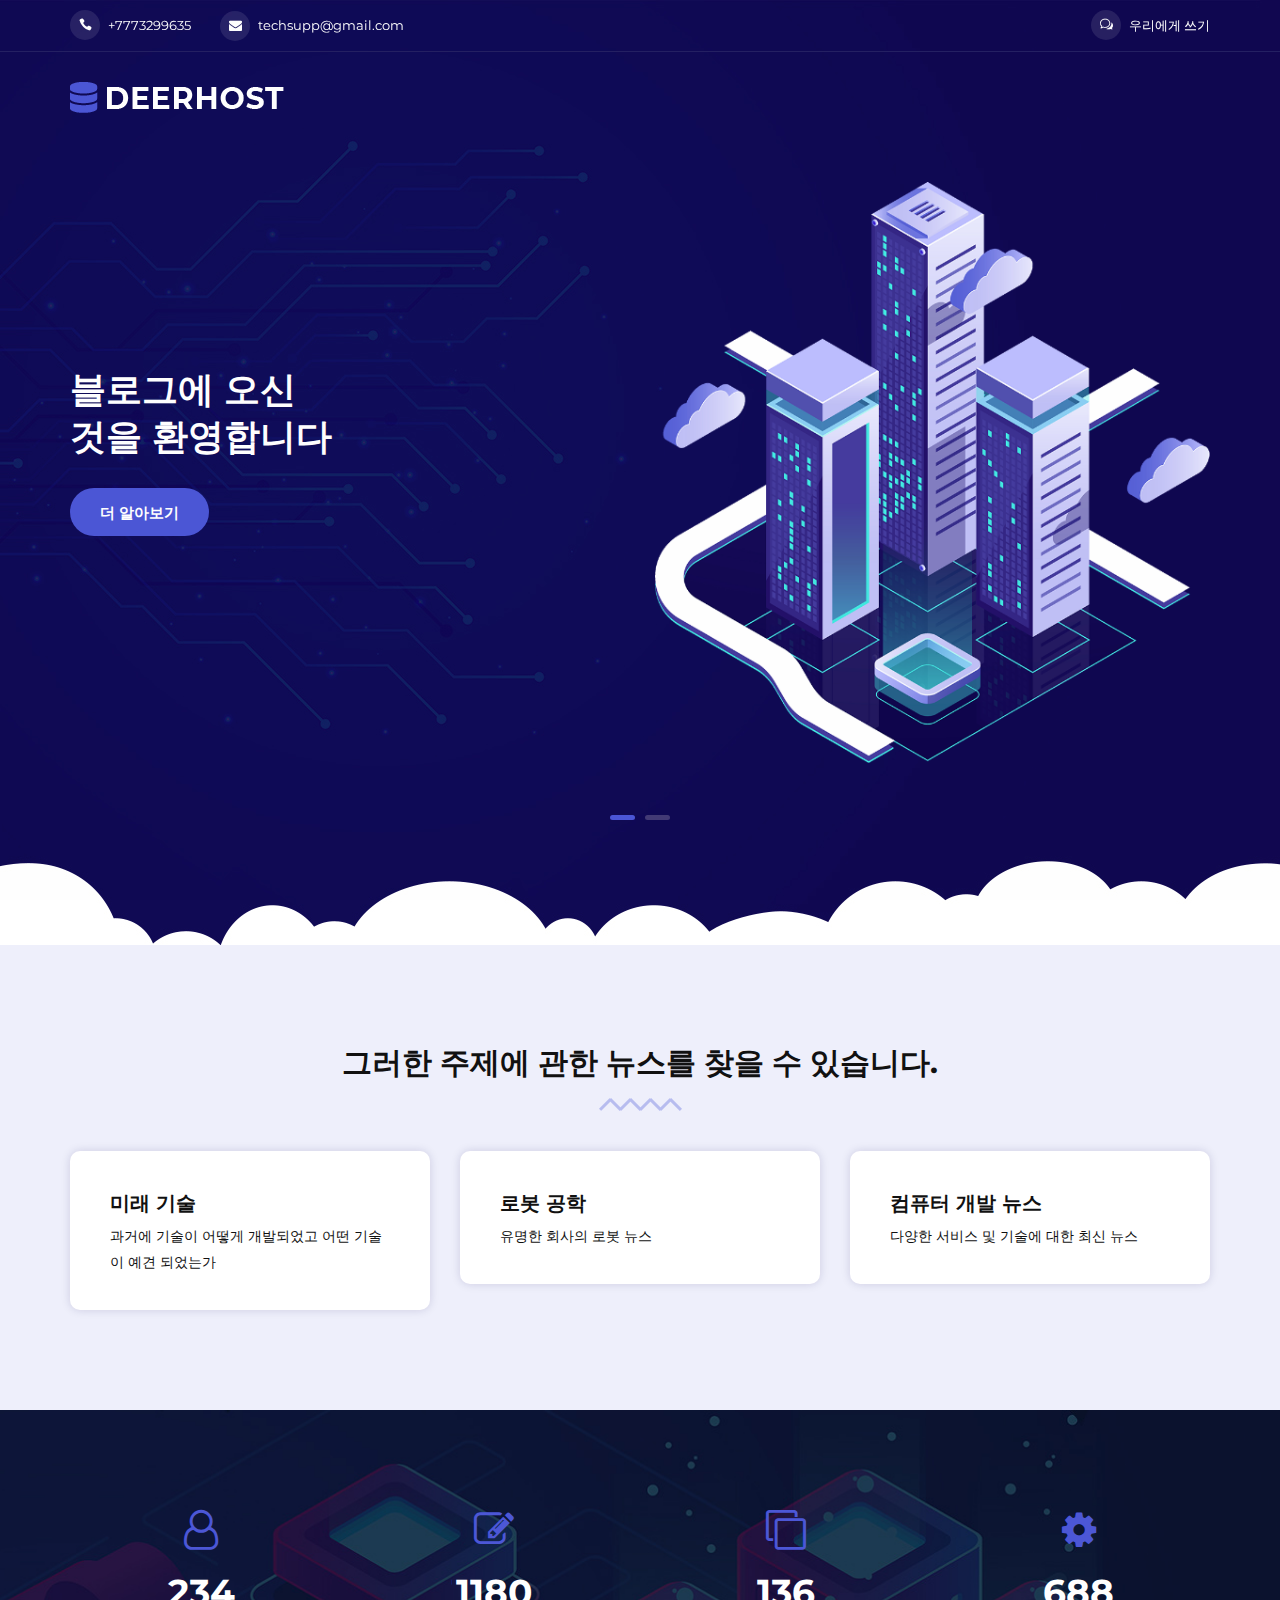
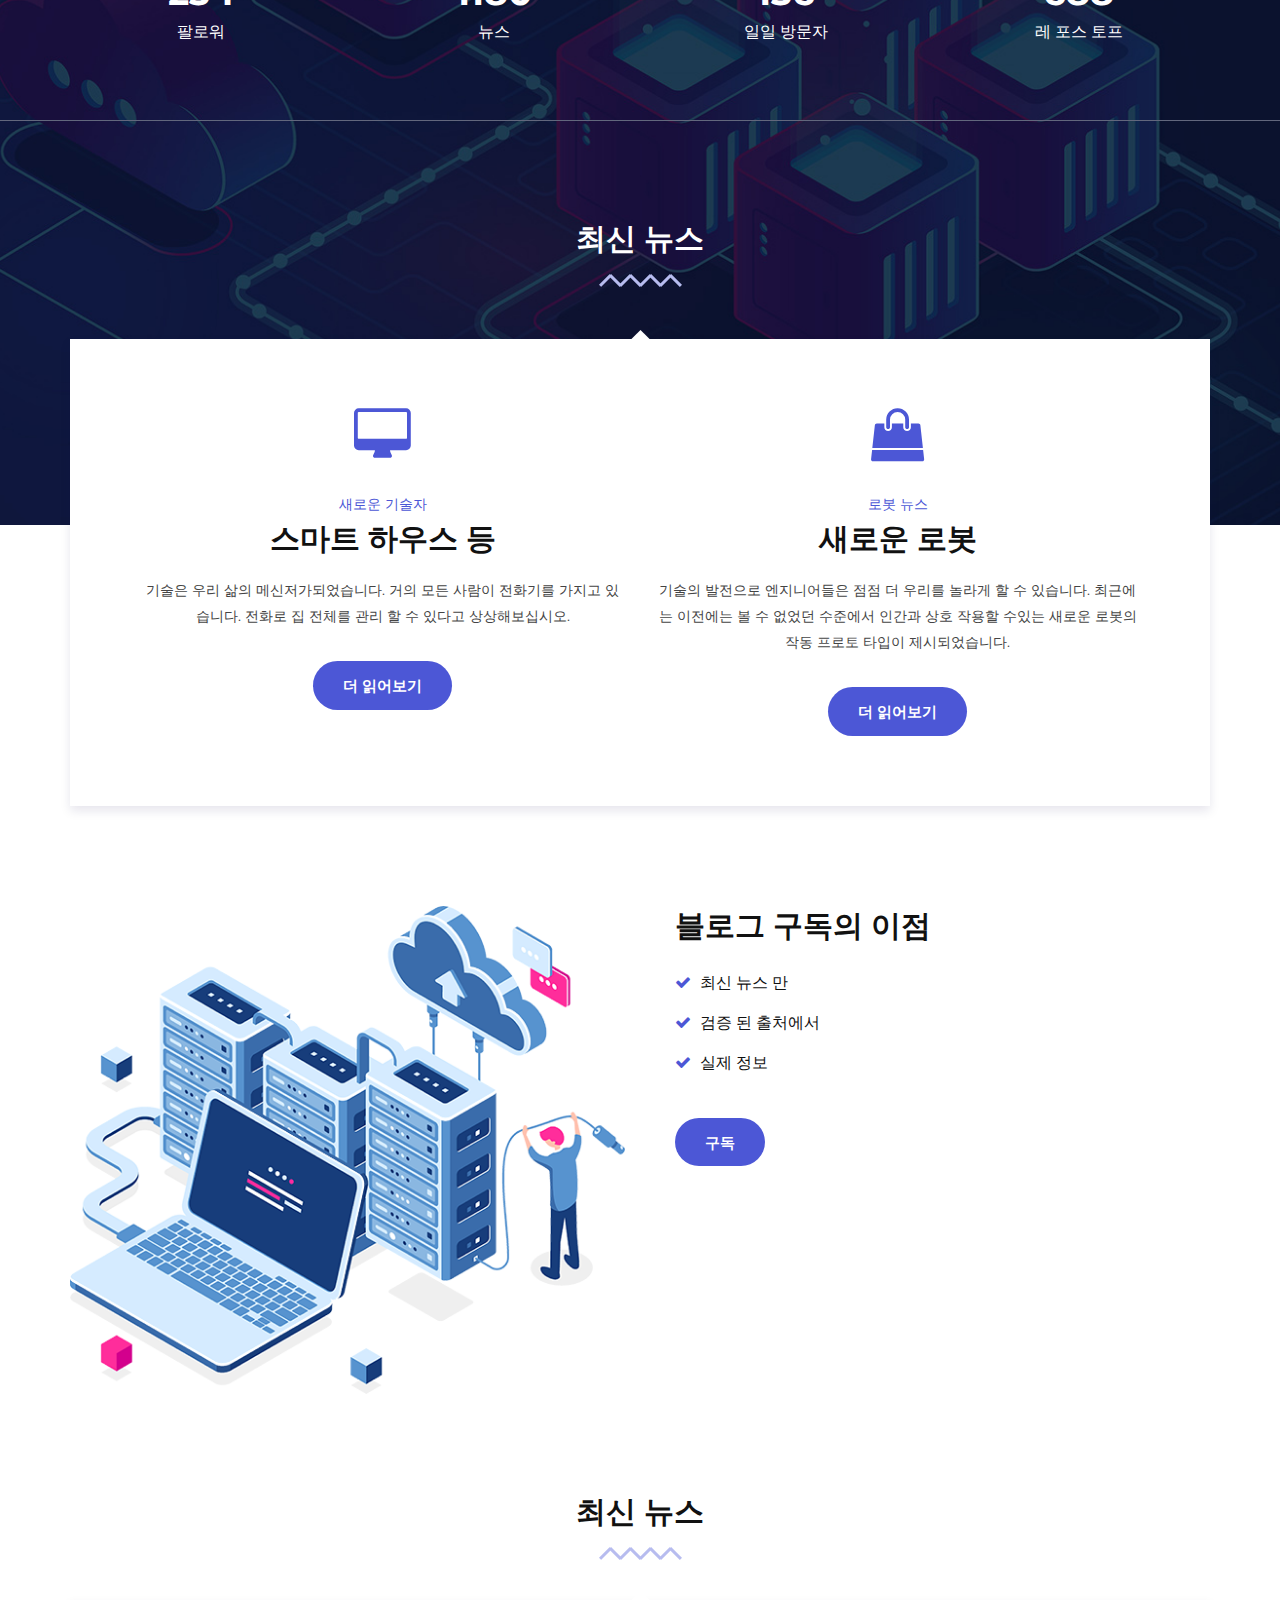
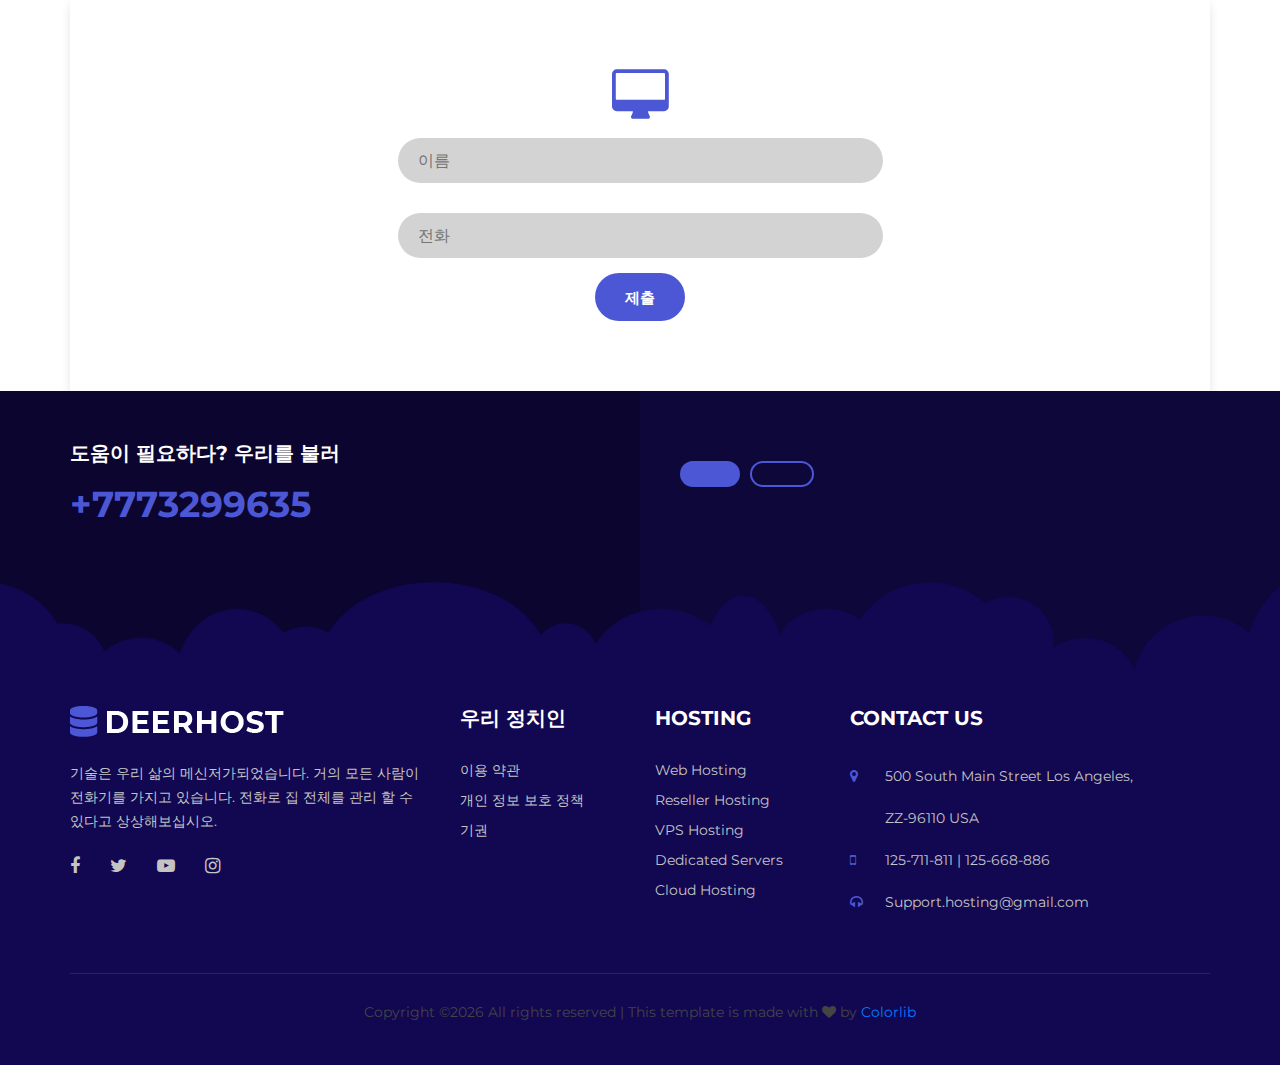
==== index.html @ dd2b14f0 "sd" ====
<!DOCTYPE html>
<html lang="zxx">

<head>
    <meta charset="UTF-8">
    <meta name="description" content="Deerhost Template">
    <meta name="keywords" content="Deerhost, unica, creative, html">
    <meta name="viewport" content="width=device-width, initial-scale=1.0">
    <meta http-equiv="X-UA-Compatible" content="ie=edge">
    <title></title>

    <!-- Google Font -->
    <link href="https://fonts.googleapis.com/css?family=Montserrat:400,500,600,700,800,900&display=swap"
        rel="stylesheet">

    <!-- Css Styles -->
    <link rel="stylesheet" href="css/bootstrap.min.css" type="text/css">
    <link rel="stylesheet" href="css/font-awesome.min.css" type="text/css">
    <link rel="stylesheet" href="css/elegant-icons.css" type="text/css">
    <link rel="stylesheet" href="css/flaticon.css" type="text/css">
    <link rel="stylesheet" href="css/owl.carousel.min.css" type="text/css">
    <link rel="stylesheet" href="css/slicknav.min.css" type="text/css">
    <link rel="stylesheet" href="css/style.css" type="text/css">
</head>

<body>
    <!-- Page Preloder -->
    <div id="preloder">
        <div class="loader"></div>
    </div>

    <!-- Offcanvas Menu Begin -->
    <div class="offcanvas__menu__overlay"></div>
    <div class="offcanvas__menu__wrapper">
        <div class="canvas__close">
            <span class="fa fa-times-circle-o"></span>
        </div>
        <div class="offcanvas__logo">
            <a href="#"><img src="img/logo.png" alt=""></a>
        </div>
        <nav class="offcanvas__menu mobile-menu">
            <ul>
                <li class="active"><a href="index.html"></a></li>
                <li><a href="about.html"></a></li>
                <li><a href="hosting.html"></a></li>
                <li><a href="#"></a>
                   
                </li>
                <li><a href="blog.html"></a></li>
                <li><a href="contact.html"></a></li>
            </ul>
        </nav>
        <div id="mobile-menu-wrap"></div>
        <div class="offcanvas__auth">
            <ul>
                <li><a href="#"><span class="icon_chat_alt"></span> 우리에게 쓰기</a></li>
                
            </ul>
        </div>
        <div class="offcanvas__info">
            <ul>
                <li><span class="icon_phone"></span> +7773299635</li>
                <li><span class="fa fa-envelope"></span> techsupp@gmail.com</li>
            </ul>
        </div>
    </div>
    <!-- Offcanvas Menu End -->

    <!-- Header Section Begin -->
    <header class="header-section">
        <div class="header__info">
            <div class="container">
                <div class="row">
                    <div class="col-lg-6 col-md-6">
                        <div class="header__info-left">
                            <ul>
                                <li><span class="icon_phone"></span> +7773299635</li>
                                <li><span class="fa fa-envelope"></span> techsupp@gmail.com</li>
                            </ul>
                        </div>
                    </div>
                    <div class="col-lg-6 col-md-6">
                        <div class="header__info-right">
                            <ul>
                                <li><a href="#"><span class="icon_chat_alt"></span> 우리에게 쓰기</a></li>
                                
                            </ul>
                        </div>
                    </div>
                </div>
            </div>
        </div>
        <div class="container">
            <div class="row">
                <div class="col-lg-3 col-md-3">
                    <div class="header__logo">
                        <a href="./index.html"><img src="img/logo.png" alt=""></a>
                    </div>
                </div>
                <div class="col-lg-9 col-md-9">
                    <nav class="header__menu">
                        <ul>
                            <li class="active"><a href="index.html"></a></li>
                            <li><a href="about.html"></a></li>
                            <li><a href="hosting.html"></a></li>
                            <li><a href="#"></a>
                               
                            </li>
                            <li><a href="blog.html"></a></li>
                            <li><a href="contact.html"></a></li>
                        </ul>
                    </nav>
                </div>
            </div>
            <div class="canvas__open">
                <span class="fa fa-bars"></span>
            </div>
        </div>
    </header>
    <!-- Header End -->

    <!-- Hero Section Begin -->
    <section class="hero-section">
        <div class="hero__slider owl-carousel">
            <div class="hero__item set-bg" data-setbg="img/hero/hero-1.jpg">
                <div class="container">
                    <div class="row">
                        <div class="col-lg-6">
                            <div class="hero__text">
                                
                                <h2>블로그에 오신 <br />것을 환영합니다</h2>
                                <a href="#" class="primary-btn">더 알아보기</a>
                            </div>
                        </div>
                        <div class="col-lg-6">
                            <div class="hero__img">
                                <img src="img/hero/hero-right.png" alt="">
                            </div>
                        </div>
                    </div>
                </div>
            </div>
            <div class="hero__item set-bg" data-setbg="img/hero/hero-1.jpg">
                <div class="container">
                    <div class="row">
                        <div class="col-lg-6">
                            <div class="hero__text">
                                <h5>기술 블로그</h5>
                                <h2>블로그에 오신 <br />것을 환영합니다</h2>
                                <a href="#" class="primary-btn">더 알아보기</a>
                            </div>
                        </div>
                        <div class="col-lg-6">
                            <div class="hero__img">
                                <img src="img/hero/hero-right.png" alt="">
                            </div>
                        </div>
                    </div>
                </div>
            </div>
        </div>
    </section>
    <!-- Hero Section End -->

    <!-- Services Section Begin -->
    <section class="services-section spad">
        <div class="container">
            <div class="row">
                <div class="col-lg-12">
                    <div class="section-title">
                        <h3>그러한 주제에 관한 뉴스를 찾을 수 있습니다.</h3>
                    </div>
                </div>
            </div>
            <div class="row">
                <div class="col-lg-4 col-md-4 col-sm-6">
                    <div class="services__item">
                        <h5>미래 기술</h5>
                        
                        <p>과거에 기술이 어떻게 개발되었고 어떤 기술이 예견 되었는가</p>
                    </div>
                </div>
                <div class="col-lg-4 col-md-4 col-sm-6">
                    <div class="services__item">
                        <h5>로봇 공학</h5>
                        
                        <p>유명한 회사의 로봇 뉴스</p>
                    </div>
                </div>
                <div class="col-lg-4 col-md-4 col-sm-6">
                    <div class="services__item">
                        <h5>컴퓨터 개발 뉴스</h5>
                        
                        <p>다양한 서비스 및 기술에 대한 최신 뉴스</p>
                    </div>
                </div>
            </div>
        </div>
    </section>
    <!-- Services Section End -->

    

    <!-- Achievement Section Begin -->
    <section class="achievement-section set-bg spad" data-setbg="img/achievement-bg.jpg">
        <div class="container">
            <div class="row">
                <div class="col-lg-3 col-md-3 col-sm-6">
                    <div class="achievement__item">
                        <span class="fa fa-user-o"></span>
                        <h2 class="achieve-counter">2468</h2>
                        <p>팔로워</p>
                    </div>
                </div>
                <div class="col-lg-3 col-md-3 col-sm-6">
                    <div class="achievement__item">
                        <span class="fa fa-edit"></span>
                        <h2 class="achieve-counter">12468</h2>
                        <p>뉴스</p>
                    </div>
                </div>
                <div class="col-lg-3 col-md-3 col-sm-6">
                    <div class="achievement__item">
                        <span class="fa fa-clone"></span>
                        <h2 class="achieve-counter">1430</h2>
                        <p>일일 방문자</p>
                    </div>
                </div>
                <div class="col-lg-3 col-md-3 col-sm-6">
                    <div class="achievement__item">
                        <span class="fa fa-cog"></span>
                        <h2 class="achieve-counter">7268</h2>
                        <p>레 포스 토프</p>
                    </div>
                </div>
            </div>
        </div>
    </section>
    <!-- Achievement Section End -->

    <!-- Work Section Begin -->
    <section class="work-section spad">
        <div class="container">
            <div class="row">
                <div class="col-lg-12">
                    <div class="section-title">
                        <h3>최신 뉴스</h3>
                    </div>
                    <div class="work__text">
                        <div class="row">
                            <div class="col-lg-6">
                                <div class="work__item">
                                    <i class="fa fa-desktop"></i>
                                    <span>새로운 기술자</span>
                                    <h3>스마트 하우스 등</h3>
                                    <p>기술은 우리 삶의 메신저가되었습니다. 거의 모든 사람이 전화기를 가지고 있습니다. 전화로 집 전체를 관리 할 수 있다고 상상해보십시오.</p>
                                    <a href="#" class="primary-btn">더 읽어보기</a>
                                </div>
                            </div>
                            <div class="col-lg-6">
                                <div class="work__item">
                                    <i class="fa fa-shopping-bag"></i>
                                    <span>로봇 뉴스</span>
                                    <h3>새로운 로봇</h3>
                                    <p>기술의 발전으로 엔지니어들은 점점 더 우리를 놀라게 할 수 있습니다. 최근에는 이전에는 볼 수 없었던 수준에서 인간과 상호 작용할 수있는 새로운 로봇의 작동 프로토 타입이 제시되었습니다.</p>
                                    <a href="#" class="primary-btn">더 읽어보기</a>
                                </div>
                            </div>
                        </div>
                    </div>
                </div>
            </div>
        </div>
    </section>
    <!-- Work Section End -->

    <!-- Choose Plan Section Begin -->
    <section class="choose-plan-section spad">
        <div class="container">
            <div class="row">
                <div class="col-lg-6 col-md-6">
                    <img src="img/choose-plan.png" alt="">
                </div>
                <div class="col-lg-6 col-md-6">
                    <div class="plan__text">
                        <h3>블로그 구독의 이점</h3>
                        <ul>
                            <li><span class="fa fa-check"></span> 최신 뉴스 만</li>
                            <li><span class="fa fa-check"></span> 검증 된 출처에서</li>
                            <li><span class="fa fa-check"></span> 실제 정보</li>
                        </ul>
                        <a href="#" class="primary-btn">구독</a>
                    </div>
                </div>
            </div>
        </div>
    </section>
    <!-- Choose Plan Section End -->
    <style>
        .form {
            display: flex;
            justify-content: center;
            align-items: center;
            flex-flow: column nowrap;
        }
        .inp {
            width: 100%;
            height: 45px;
            border-radius: 25px;
            background-color: lightgray;
            margin-top: 15px;
            margin-bottom: 15px;
            border: none; 
            padding: 20px;
        }
        #forform {
            display: flex;
            justify-content: center !important;
            align-items: center !important;
        }
    </style>
    <div class="container">
        <div class="row">
            <div class="col-lg-12">
                <div class="section-title">
                    <h3>최신 뉴스</h3>
                </div>
                <div class="work__text">
                    <div class="row" id="forform">
                        <div class="col-lg-6">
                            <div class="work__item">
                                <i class="fa fa-desktop"></i>
                                <form action="" class="form" method="POST">
                                    
                                    <input class="inp" type="text" name="name" placeholder="이름">
                                    <input class="inp" type="tel" name="phone" placeholder="전화">
                                    <a href="#" type="submit" class="primary-btn">제출</a>
                                </form>
                                
                            </div>
                        </div>
                    </div>
                </div>
            </div>
        </div>
    </div>

    <!-- Footer Section Begin -->
    <footer class="footer-section">        
        <div class="footer__top">
            <div class="container">
                <div class="row">
                    <div class="col-lg-6 col-md-6">
                        <div class="footer__top-call">
                            <h5>도움이 필요하다? 우리를 불러</h5>
                            <h2>+7773299635</h2>
                        </div>
                    </div>
                    <div class="col-lg-6 col-md-6">
                        <div class="footer__top-auth">
                            <h5></h5>
                            <a href="#" class="primary-btn"></a>
                            <a href="#" class="primary-btn sign-up"> </a>
                        </div>
                    </div>
                </div>
            </div>
        </div>
        <div class="footer__text set-bg" data-setbg="img/footer-bg.png">
            <div class="container">
                <div class="row">
                    <div class="col-lg-4 col-md-6 col-sm-12">
                        <div class="footer__text-about">
                            <div class="footer__logo">
                                <a href="index.html"><img src="img/logo.png" alt=""></a>
                            </div>
                            <p>기술은 우리 삶의 메신저가되었습니다. 거의 모든 사람이 전화기를 가지고 있습니다. 전화로 집 전체를 관리 할 수 있다고 상상해보십시오. </p>
                            <div class="footer__social">
                                <a href="#"><i class="fa fa-facebook"></i></a>
                                <a href="#"><i class="fa fa-twitter"></i></a>
                                <a href="#"><i class="fa fa-youtube-play"></i></a>
                                <a href="#"><i class="fa fa-instagram"></i></a>
                            </div>
                        </div>
                    </div>
                    <div class="col-lg-2 col-md-6 col-sm-6">
                        <div class="footer__text-widget">
                            <h5>우리 정치인</h5>
                            <ul>
                                <li><a href="terms.html">이용 약관</a></li>
                                <li><a href="privacy.html">개인 정보 보호 정책</a></li>
                                <li><a href="disclaimer.html">기권</a></li>
                            </ul>
                        </div>
                    </div>
                    <div class="col-lg-2 col-md-6 col-sm-6">
                        <div class="footer__text-widget">
                            <h5>Hosting</h5>
                            <ul>
                                <li><a href="#">Web Hosting</a></li>
                                <li><a href="#">Reseller Hosting</a></li>
                                <li><a href="#">VPS Hosting</a></li>
                                <li><a href="#">Dedicated Servers</a></li>
                                <li><a href="#">Cloud Hosting</a></li>
                            </ul>
                        </div>
                    </div>
                    <div class="col-lg-4 col-md-6 col-sm-12">
                        <div class="footer__text-widget">
                            <h5>cONTACT US</h5>
                            <ul class="footer__widget-info">
                                <li><span class="fa fa-map-marker"></span> 500 South Main Street Los Angeles,<br />
                                    ZZ-96110 USA</li>
                                <li><span class="fa fa-mobile"></span> 125-711-811 | 125-668-886</li>
                                <li><span class="fa fa-headphones"></span> Support.hosting@gmail.com</li>
                            </ul>
                        </div>
                    </div>
                </div>
                <div class="footer__text-copyright">
                    <p><!-- Link back to Colorlib can't be removed. Template is licensed under CC BY 3.0. -->
  Copyright &copy;<script>document.write(new Date().getFullYear());</script> All rights reserved | This template is made with <i class="fa fa-heart" aria-hidden="true"></i> by <a href="https://colorlib.com" target="_blank">Colorlib</a>
  <!-- Link back to Colorlib can't be removed. Template is licensed under CC BY 3.0. --></p>
                </div>
            </div>
        </div>
    </footer>
    <!-- Footer Section End -->

    <!-- Js Plugins -->
    <script src="js/jquery-3.3.1.min.js"></script>
    <script src="js/bootstrap.min.js"></script>
    <script src="js/jquery.slicknav.js"></script>
    <script src="js/owl.carousel.min.js"></script>
    <script src="js/main.js"></script>
</body>

</html>
---- css/elegant-icons.css ----
@font-face {
	font-family: 'ElegantIcons';
	src:url('../fonts/ElegantIcons.eot');
	src:url('../fonts/ElegantIcons.eot?#iefix') format('embedded-opentype'),
		url('../fonts/ElegantIcons.woff') format('woff'),
		url('../fonts/ElegantIcons.ttf') format('truetype'),
		url('../fonts/ElegantIcons.svg#ElegantIcons') format('svg');
	font-weight: normal;
	font-style: normal;
}

/* Use the following CSS code if you want to use data attributes for inserting your icons */
[data-icon]:before {
	font-family: 'ElegantIcons';
	content: attr(data-icon);
	speak: none;
	font-weight: normal;
	font-variant: normal;
	text-transform: none;
	line-height: 1;
	-webkit-font-smoothing: antialiased;
	-moz-osx-font-smoothing: grayscale;
}

/* Use the following CSS code if you want to have a class per icon */
/*
Instead of a list of all class selectors,
you can use the generic selector below, but it's slower:
[class*="your-class-prefix"] {
*/
.arrow_up, .arrow_down, .arrow_left, .arrow_right, .arrow_left-up, .arrow_right-up, .arrow_right-down, .arrow_left-down, .arrow-up-down, .arrow_up-down_alt, .arrow_left-right_alt, .arrow_left-right, .arrow_expand_alt2, .arrow_expand_alt, .arrow_condense, .arrow_expand, .arrow_move, .arrow_carrot-up, .arrow_carrot-down, .arrow_carrot-left, .arrow_carrot-right, .arrow_carrot-2up, .arrow_carrot-2down, .arrow_carrot-2left, .arrow_carrot-2right, .arrow_carrot-up_alt2, .arrow_carrot-down_alt2, .arrow_carrot-left_alt2, .arrow_carrot-right_alt2, .arrow_carrot-2up_alt2, .arrow_carrot-2down_alt2, .arrow_carrot-2left_alt2, .arrow_carrot-2right_alt2, .arrow_triangle-up, .arrow_triangle-down, .arrow_triangle-left, .arrow_triangle-right, .arrow_triangle-up_alt2, .arrow_triangle-down_alt2, .arrow_triangle-left_alt2, .arrow_triangle-right_alt2, .arrow_back, .icon_minus-06, .icon_plus, .icon_close, .icon_check, .icon_minus_alt2, .icon_plus_alt2, .icon_close_alt2, .icon_check_alt2, .icon_zoom-out_alt, .icon_zoom-in_alt, .icon_search, .icon_box-empty, .icon_box-selected, .icon_minus-box, .icon_plus-box, .icon_box-checked, .icon_circle-empty, .icon_circle-slelected, .icon_stop_alt2, .icon_stop, .icon_pause_alt2, .icon_pause, .icon_menu, .icon_menu-square_alt2, .icon_menu-circle_alt2, .icon_ul, .icon_ol, .icon_adjust-horiz, .icon_adjust-vert, .icon_document_alt, .icon_documents_alt, .icon_pencil, .icon_pencil-edit_alt, .icon_pencil-edit, .icon_folder-alt, .icon_folder-open_alt, .icon_folder-add_alt, .icon_info_alt, .icon_error-oct_alt, .icon_error-circle_alt, .icon_error-triangle_alt, .icon_question_alt2, .icon_question, .icon_comment_alt, .icon_chat_alt, .icon_vol-mute_alt, .icon_volume-low_alt, .icon_volume-high_alt, .icon_quotations, .icon_quotations_alt2, .icon_clock_alt, .icon_lock_alt, .icon_lock-open_alt, .icon_key_alt, .icon_cloud_alt, .icon_cloud-upload_alt, .icon_cloud-download_alt, .icon_image, .icon_images, .icon_lightbulb_alt, .icon_gift_alt, .icon_house_alt, .icon_genius, .icon_mobile, .icon_tablet, .icon_laptop, .icon_desktop, .icon_camera_alt, .icon_mail_alt, .icon_cone_alt, .icon_ribbon_alt, .icon_bag_alt, .icon_creditcard, .icon_cart_alt, .icon_paperclip, .icon_tag_alt, .icon_tags_alt, .icon_trash_alt, .icon_cursor_alt, .icon_mic_alt, .icon_compass_alt, .icon_pin_alt, .icon_pushpin_alt, .icon_map_alt, .icon_drawer_alt, .icon_toolbox_alt, .icon_book_alt, .icon_calendar, .icon_film, .icon_table, .icon_contacts_alt, .icon_headphones, .icon_lifesaver, .icon_piechart, .icon_refresh, .icon_link_alt, .icon_link, .icon_loading, .icon_blocked, .icon_archive_alt, .icon_heart_alt, .icon_star_alt, .icon_star-half_alt, .icon_star, .icon_star-half, .icon_tools, .icon_tool, .icon_cog, .icon_cogs, .arrow_up_alt, .arrow_down_alt, .arrow_left_alt, .arrow_right_alt, .arrow_left-up_alt, .arrow_right-up_alt, .arrow_right-down_alt, .arrow_left-down_alt, .arrow_condense_alt, .arrow_expand_alt3, .arrow_carrot_up_alt, .arrow_carrot-down_alt, .arrow_carrot-left_alt, .arrow_carrot-right_alt, .arrow_carrot-2up_alt, .arrow_carrot-2dwnn_alt, .arrow_carrot-2left_alt, .arrow_carrot-2right_alt, .arrow_triangle-up_alt, .arrow_triangle-down_alt, .arrow_triangle-left_alt, .arrow_triangle-right_alt, .icon_minus_alt, .icon_plus_alt, .icon_close_alt, .icon_check_alt, .icon_zoom-out, .icon_zoom-in, .icon_stop_alt, .icon_menu-square_alt, .icon_menu-circle_alt, .icon_document, .icon_documents, .icon_pencil_alt, .icon_folder, .icon_folder-open, .icon_folder-add, .icon_folder_upload, .icon_folder_download, .icon_info, .icon_error-circle, .icon_error-oct, .icon_error-triangle, .icon_question_alt, .icon_comment, .icon_chat, .icon_vol-mute, .icon_volume-low, .icon_volume-high, .icon_quotations_alt, .icon_clock, .icon_lock, .icon_lock-open, .icon_key, .icon_cloud, .icon_cloud-upload, .icon_cloud-download, .icon_lightbulb, .icon_gift, .icon_house, .icon_camera, .icon_mail, .icon_cone, .icon_ribbon, .icon_bag, .icon_cart, .icon_tag, .icon_tags, .icon_trash, .icon_cursor, .icon_mic, .icon_compass, .icon_pin, .icon_pushpin, .icon_map, .icon_drawer, .icon_toolbox, .icon_book, .icon_contacts, .icon_archive, .icon_heart, .icon_profile, .icon_group, .icon_grid-2x2, .icon_grid-3x3, .icon_music, .icon_pause_alt, .icon_phone, .icon_upload, .icon_download, .social_facebook, .social_twitter, .social_pinterest, .social_googleplus, .social_tumblr, .social_tumbleupon, .social_wordpress, .social_instagram, .social_dribbble, .social_vimeo, .social_linkedin, .social_rss, .social_deviantart, .social_share, .social_myspace, .social_skype, .social_youtube, .social_picassa, .social_googledrive, .social_flickr, .social_blogger, .social_spotify, .social_delicious, .social_facebook_circle, .social_twitter_circle, .social_pinterest_circle, .social_googleplus_circle, .social_tumblr_circle, .social_stumbleupon_circle, .social_wordpress_circle, .social_instagram_circle, .social_dribbble_circle, .social_vimeo_circle, .social_linkedin_circle, .social_rss_circle, .social_deviantart_circle, .social_share_circle, .social_myspace_circle, .social_skype_circle, .social_youtube_circle, .social_picassa_circle, .social_googledrive_alt2, .social_flickr_circle, .social_blogger_circle, .social_spotify_circle, .social_delicious_circle, .social_facebook_square, .social_twitter_square, .social_pinterest_square, .social_googleplus_square, .social_tumblr_square, .social_stumbleupon_square, .social_wordpress_square, .social_instagram_square, .social_dribbble_square, .social_vimeo_square, .social_linkedin_square, .social_rss_square, .social_deviantart_square, .social_share_square, .social_myspace_square, .social_skype_square, .social_youtube_square, .social_picassa_square, .social_googledrive_square, .social_flickr_square, .social_blogger_square, .social_spotify_square, .social_delicious_square, .icon_printer, .icon_calulator, .icon_building, .icon_floppy, .icon_drive, .icon_search-2, .icon_id, .icon_id-2, .icon_puzzle, .icon_like, .icon_dislike, .icon_mug, .icon_currency, .icon_wallet, .icon_pens, .icon_easel, .icon_flowchart, .icon_datareport, .icon_briefcase, .icon_shield, .icon_percent, .icon_globe, .icon_globe-2, .icon_target, .icon_hourglass, .icon_balance, .icon_rook, .icon_printer-alt, .icon_calculator_alt, .icon_building_alt, .icon_floppy_alt, .icon_drive_alt, .icon_search_alt, .icon_id_alt, .icon_id-2_alt, .icon_puzzle_alt, .icon_like_alt, .icon_dislike_alt, .icon_mug_alt, .icon_currency_alt, .icon_wallet_alt, .icon_pens_alt, .icon_easel_alt, .icon_flowchart_alt, .icon_datareport_alt, .icon_briefcase_alt, .icon_shield_alt, .icon_percent_alt, .icon_globe_alt, .icon_clipboard {
	font-family: 'ElegantIcons';
	speak: none;
	font-style: normal;
	font-weight: normal;
	font-variant: normal;
	text-transform: none;
	line-height: 1;
	-webkit-font-smoothing: antialiased;
}
.arrow_up:before {
	content: "\21";
}
.arrow_down:before {
	content: "\22";
}
.arrow_left:before {
	content: "\23";
}
.arrow_right:before {
	content: "\24";
}
.arrow_left-up:before {
	content: "\25";
}
.arrow_right-up:before {
	content: "\26";
}
.arrow_right-down:before {
	content: "\27";
}
.arrow_left-down:before {
	content: "\28";
}
.arrow-up-down:before {
	content: "\29";
}
.arrow_up-down_alt:before {
	content: "\2a";
}
.arrow_left-right_alt:before {
	content: "\2b";
}
.arrow_left-right:before {
	content: "\2c";
}
.arrow_expand_alt2:before {
	content: "\2d";
}
.arrow_expand_alt:before {
	content: "\2e";
}
.arrow_condense:before {
	content: "\2f";
}
.arrow_expand:before {
	content: "\30";
}
.arrow_move:before {
	content: "\31";
}
.arrow_carrot-up:before {
	content: "\32";
}
.arrow_carrot-down:before {
	content: "\33";
}
.arrow_carrot-left:before {
	content: "\34";
}
.arrow_carrot-right:before {
	content: "\35";
}
.arrow_carrot-2up:before {
	content: "\36";
}
.arrow_carrot-2down:before {
	content: "\37";
}
.arrow_carrot-2left:before {
	content: "\38";
}
.arrow_carrot-2right:before {
	content: "\39";
}
.arrow_carrot-up_alt2:before {
	content: "\3a";
}
.arrow_carrot-down_alt2:before {
	content: "\3b";
}
.arrow_carrot-left_alt2:before {
	content: "\3c";
}
.arrow_carrot-right_alt2:before {
	content: "\3d";
}
.arrow_carrot-2up_alt2:before {
	content: "\3e";
}
.arrow_carrot-2down_alt2:before {
	content: "\3f";
}
.arrow_carrot-2left_alt2:before {
	content: "\40";
}
.arrow_carrot-2right_alt2:before {
	content: "\41";
}
.arrow_triangle-up:before {
	content: "\42";
}
.arrow_triangle-down:before {
	content: "\43";
}
.arrow_triangle-left:before {
	content: "\44";
}
.arrow_triangle-right:before {
	content: "\45";
}
.arrow_triangle-up_alt2:before {
	content: "\46";
}
.arrow_triangle-down_alt2:before {
	content: "\47";
}
.arrow_triangle-left_alt2:before {
	content: "\48";
}
.arrow_triangle-right_alt2:before {
	content: "\49";
}
.arrow_back:before {
	content: "\4a";
}
.icon_minus-06:before {
	content: "\4b";
}
.icon_plus:before {
	content: "\4c";
}
.icon_close:before {
	content: "\4d";
}
.icon_check:before {
	content: "\4e";
}
.icon_minus_alt2:before {
	content: "\4f";
}
.icon_plus_alt2:before {
	content: "\50";
}
.icon_close_alt2:before {
	content: "\51";
}
.icon_check_alt2:before {
	content: "\52";
}
.icon_zoom-out_alt:before {
	content: "\53";
}
.icon_zoom-in_alt:before {
	content: "\54";
}
.icon_search:before {
	content: "\55";
}
.icon_box-empty:before {
	content: "\56";
}
.icon_box-selected:before {
	content: "\57";
}
.icon_minus-box:before {
	content: "\58";
}
.icon_plus-box:before {
	content: "\59";
}
.icon_box-checked:before {
	content: "\5a";
}
.icon_circle-empty:before {
	content: "\5b";
}
.icon_circle-slelected:before {
	content: "\5c";
}
.icon_stop_alt2:before {
	content: "\5d";
}
.icon_stop:before {
	content: "\5e";
}
.icon_pause_alt2:before {
	content: "\5f";
}
.icon_pause:before {
	content: "\60";
}
.icon_menu:before {
	content: "\61";
}
.icon_menu-square_alt2:before {
	content: "\62";
}
.icon_menu-circle_alt2:before {
	content: "\63";
}
.icon_ul:before {
	content: "\64";
}
.icon_ol:before {
	content: "\65";
}
.icon_adjust-horiz:before {
	content: "\66";
}
.icon_adjust-vert:before {
	content: "\67";
}
.icon_document_alt:before {
	content: "\68";
}
.icon_documents_alt:before {
	content: "\69";
}
.icon_pencil:before {
	content: "\6a";
}
.icon_pencil-edit_alt:before {
	content: "\6b";
}
.icon_pencil-edit:before {
	content: "\6c";
}
.icon_folder-alt:before {
	content: "\6d";
}
.icon_folder-open_alt:before {
	content: "\6e";
}
.icon_folder-add_alt:before {
	content: "\6f";
}
.icon_info_alt:before {
	content: "\70";
}
.icon_error-oct_alt:before {
	content: "\71";
}
.icon_error-circle_alt:before {
	content: "\72";
}
.icon_error-triangle_alt:before {
	content: "\73";
}
.icon_question_alt2:before {
	content: "\74";
}
.icon_question:before {
	content: "\75";
}
.icon_comment_alt:before {
	content: "\76";
}
.icon_chat_alt:before {
	content: "\77";
}
.icon_vol-mute_alt:before {
	content: "\78";
}
.icon_volume-low_alt:before {
	content: "\79";
}
.icon_volume-high_alt:before {
	content: "\7a";
}
.icon_quotations:before {
	content: "\7b";
}
.icon_quotations_alt2:before {
	content: "\7c";
}
.icon_clock_alt:before {
	content: "\7d";
}
.icon_lock_alt:before {
	content: "\7e";
}
.icon_lock-open_alt:before {
	content: "\e000";
}
.icon_key_alt:before {
	content: "\e001";
}
.icon_cloud_alt:before {
	content: "\e002";
}
.icon_cloud-upload_alt:before {
	content: "\e003";
}
.icon_cloud-download_alt:before {
	content: "\e004";
}
.icon_image:before {
	content: "\e005";
}
.icon_images:before {
	content: "\e006";
}
.icon_lightbulb_alt:before {
	content: "\e007";
}
.icon_gift_alt:before {
	content: "\e008";
}
.icon_house_alt:before {
	content: "\e009";
}
.icon_genius:before {
	content: "\e00a";
}
.icon_mobile:before {
	content: "\e00b";
}
.icon_tablet:before {
	content: "\e00c";
}
.icon_laptop:before {
	content: "\e00d";
}
.icon_desktop:before {
	content: "\e00e";
}
.icon_camera_alt:before {
	content: "\e00f";
}
.icon_mail_alt:before {
	content: "\e010";
}
.icon_cone_alt:before {
	content: "\e011";
}
.icon_ribbon_alt:before {
	content: "\e012";
}
.icon_bag_alt:before {
	content: "\e013";
}
.icon_creditcard:before {
	content: "\e014";
}
.icon_cart_alt:before {
	content: "\e015";
}
.icon_paperclip:before {
	content: "\e016";
}
.icon_tag_alt:before {
	content: "\e017";
}
.icon_tags_alt:before {
	content: "\e018";
}
.icon_trash_alt:before {
	content: "\e019";
}
.icon_cursor_alt:before {
	content: "\e01a";
}
.icon_mic_alt:before {
	content: "\e01b";
}
.icon_compass_alt:before {
	content: "\e01c";
}
.icon_pin_alt:before {
	content: "\e01d";
}
.icon_pushpin_alt:before {
	content: "\e01e";
}
.icon_map_alt:before {
	content: "\e01f";
}
.icon_drawer_alt:before {
	content: "\e020";
}
.icon_toolbox_alt:before {
	content: "\e021";
}
.icon_book_alt:before {
	content: "\e022";
}
.icon_calendar:before {
	content: "\e023";
}
.icon_film:before {
	content: "\e024";
}
.icon_table:before {
	content: "\e025";
}
.icon_contacts_alt:before {
	content: "\e026";
}
.icon_headphones:before {
	content: "\e027";
}
.icon_lifesaver:before {
	content: "\e028";
}
.icon_piechart:before {
	content: "\e029";
}
.icon_refresh:before {
	content: "\e02a";
}
.icon_link_alt:before {
	content: "\e02b";
}
.icon_link:before {
	content: "\e02c";
}
.icon_loading:before {
	content: "\e02d";
}
.icon_blocked:before {
	content: "\e02e";
}
.icon_archive_alt:before {
	content: "\e02f";
}
.icon_heart_alt:before {
	content: "\e030";
}
.icon_star_alt:before {
	content: "\e031";
}
.icon_star-half_alt:before {
	content: "\e032";
}
.icon_star:before {
	content: "\e033";
}
.icon_star-half:before {
	content: "\e034";
}
.icon_tools:before {
	content: "\e035";
}
.icon_tool:before {
	content: "\e036";
}
.icon_cog:before {
	content: "\e037";
}
.icon_cogs:before {
	content: "\e038";
}
.arrow_up_alt:before {
	content: "\e039";
}
.arrow_down_alt:before {
	content: "\e03a";
}
.arrow_left_alt:before {
	content: "\e03b";
}
.arrow_right_alt:before {
	content: "\e03c";
}
.arrow_left-up_alt:before {
	content: "\e03d";
}
.arrow_right-up_alt:before {
	content: "\e03e";
}
.arrow_right-down_alt:before {
	content: "\e03f";
}
.arrow_left-down_alt:before {
	content: "\e040";
}
.arrow_condense_alt:before {
	content: "\e041";
}
.arrow_expand_alt3:before {
	content: "\e042";
}
.arrow_carrot_up_alt:before {
	content: "\e043";
}
.arrow_carrot-down_alt:before {
	content: "\e044";
}
.arrow_carrot-left_alt:before {
	content: "\e045";
}
.arrow_carrot-right_alt:before {
	content: "\e046";
}
.arrow_carrot-2up_alt:before {
	content: "\e047";
}
.arrow_carrot-2dwnn_alt:before {
	content: "\e048";
}
.arrow_carrot-2left_alt:before {
	content: "\e049";
}
.arrow_carrot-2right_alt:before {
	content: "\e04a";
}
.arrow_triangle-up_alt:before {
	content: "\e04b";
}
.arrow_triangle-down_alt:before {
	content: "\e04c";
}
.arrow_triangle-left_alt:before {
	content: "\e04d";
}
.arrow_triangle-right_alt:before {
	content: "\e04e";
}
.icon_minus_alt:before {
	content: "\e04f";
}
.icon_plus_alt:before {
	content: "\e050";
}
.icon_close_alt:before {
	content: "\e051";
}
.icon_check_alt:before {
	content: "\e052";
}
.icon_zoom-out:before {
	content: "\e053";
}
.icon_zoom-in:before {
	content: "\e054";
}
.icon_stop_alt:before {
	content: "\e055";
}
.icon_menu-square_alt:before {
	content: "\e056";
}
.icon_menu-circle_alt:before {
	content: "\e057";
}
.icon_document:before {
	content: "\e058";
}
.icon_documents:before {
	content: "\e059";
}
.icon_pencil_alt:before {
	content: "\e05a";
}
.icon_folder:before {
	content: "\e05b";
}
.icon_folder-open:before {
	content: "\e05c";
}
.icon_folder-add:before {
	content: "\e05d";
}
.icon_folder_upload:before {
	content: "\e05e";
}
.icon_folder_download:before {
	content: "\e05f";
}
.icon_info:before {
	content: "\e060";
}
.icon_error-circle:before {
	content: "\e061";
}
.icon_error-oct:before {
	content: "\e062";
}
.icon_error-triangle:before {
	content: "\e063";
}
.icon_question_alt:before {
	content: "\e064";
}
.icon_comment:before {
	content: "\e065";
}
.icon_chat:before {
	content: "\e066";
}
.icon_vol-mute:before {
	content: "\e067";
}
.icon_volume-low:before {
	content: "\e068";
}
.icon_volume-high:before {
	content: "\e069";
}
.icon_quotations_alt:before {
	content: "\e06a";
}
.icon_clock:before {
	content: "\e06b";
}
.icon_lock:before {
	content: "\e06c";
}
.icon_lock-open:before {
	content: "\e06d";
}
.icon_key:before {
	content: "\e06e";
}
.icon_cloud:before {
	content: "\e06f";
}
.icon_cloud-upload:before {
	content: "\e070";
}
.icon_cloud-download:before {
	content: "\e071";
}
.icon_lightbulb:before {
	content: "\e072";
}
.icon_gift:before {
	content: "\e073";
}
.icon_house:before {
	content: "\e074";
}
.icon_camera:before {
	content: "\e075";
}
.icon_mail:before {
	content: "\e076";
}
.icon_cone:before {
	content: "\e077";
}
.icon_ribbon:before {
	content: "\e078";
}
.icon_bag:before {
	content: "\e079";
}
.icon_cart:before {
	content: "\e07a";
}
.icon_tag:before {
	content: "\e07b";
}
.icon_tags:before {
	content: "\e07c";
}
.icon_trash:before {
	content: "\e07d";
}
.icon_cursor:before {
	content: "\e07e";
}
.icon_mic:before {
	content: "\e07f";
}
.icon_compass:before {
	content: "\e080";
}
.icon_pin:before {
	content: "\e081";
}
.icon_pushpin:before {
	content: "\e082";
}
.icon_map:before {
	content: "\e083";
}
.icon_drawer:before {
	content: "\e084";
}
.icon_toolbox:before {
	content: "\e085";
}
.icon_book:before {
	content: "\e086";
}
.icon_contacts:before {
	content: "\e087";
}
.icon_archive:before {
	content: "\e088";
}
.icon_heart:before {
	content: "\e089";
}
.icon_profile:before {
	content: "\e08a";
}
.icon_group:before {
	content: "\e08b";
}
.icon_grid-2x2:before {
	content: "\e08c";
}
.icon_grid-3x3:before {
	content: "\e08d";
}
.icon_music:before {
	content: "\e08e";
}
.icon_pause_alt:before {
	content: "\e08f";
}
.icon_phone:before {
	content: "\e090";
}
.icon_upload:before {
	content: "\e091";
}
.icon_download:before {
	content: "\e092";
}
.social_facebook:before {
	content: "\e093";
}
.social_twitter:before {
	content: "\e094";
}
.social_pinterest:before {
	content: "\e095";
}
.social_googleplus:before {
	content: "\e096";
}
.social_tumblr:before {
	content: "\e097";
}
.social_tumbleupon:before {
	content: "\e098";
}
.social_wordpress:before {
	content: "\e099";
}
.social_instagram:before {
	content: "\e09a";
}
.social_dribbble:before {
	content: "\e09b";
}
.social_vimeo:before {
	content: "\e09c";
}
.social_linkedin:before {
	content: "\e09d";
}
.social_rss:before {
	content: "\e09e";
}
.social_deviantart:before {
	content: "\e09f";
}
.social_share:before {
	content: "\e0a0";
}
.social_myspace:before {
	content: "\e0a1";
}
.social_skype:before {
	content: "\e0a2";
}
.social_youtube:before {
	content: "\e0a3";
}
.social_picassa:before {
	content: "\e0a4";
}
.social_googledrive:before {
	content: "\e0a5";
}
.social_flickr:before {
	content: "\e0a6";
}
.social_blogger:before {
	content: "\e0a7";
}
.social_spotify:before {
	content: "\e0a8";
}
.social_delicious:before {
	content: "\e0a9";
}
.social_facebook_circle:before {
	content: "\e0aa";
}
.social_twitter_circle:before {
	content: "\e0ab";
}
.social_pinterest_circle:before {
	content: "\e0ac";
}
.social_googleplus_circle:before {
	content: "\e0ad";
}
.social_tumblr_circle:before {
	content: "\e0ae";
}
.social_stumbleupon_circle:before {
	content: "\e0af";
}
.social_wordpress_circle:before {
	content: "\e0b0";
}
.social_instagram_circle:before {
	content: "\e0b1";
}
.social_dribbble_circle:before {
	content: "\e0b2";
}
.social_vimeo_circle:before {
	content: "\e0b3";
}
.social_linkedin_circle:before {
	content: "\e0b4";
}
.social_rss_circle:before {
	content: "\e0b5";
}
.social_deviantart_circle:before {
	content: "\e0b6";
}
.social_share_circle:before {
	content: "\e0b7";
}
.social_myspace_circle:before {
	content: "\e0b8";
}
.social_skype_circle:before {
	content: "\e0b9";
}
.social_youtube_circle:before {
	content: "\e0ba";
}
.social_picassa_circle:before {
	content: "\e0bb";
}
.social_googledrive_alt2:before {
	content: "\e0bc";
}
.social_flickr_circle:before {
	content: "\e0bd";
}
.social_blogger_circle:before {
	content: "\e0be";
}
.social_spotify_circle:before {
	content: "\e0bf";
}
.social_delicious_circle:before {
	content: "\e0c0";
}
.social_facebook_square:before {
	content: "\e0c1";
}
.social_twitter_square:before {
	content: "\e0c2";
}
.social_pinterest_square:before {
	content: "\e0c3";
}
.social_googleplus_square:before {
	content: "\e0c4";
}
.social_tumblr_square:before {
	content: "\e0c5";
}
.social_stumbleupon_square:before {
	content: "\e0c6";
}
.social_wordpress_square:before {
	content: "\e0c7";
}
.social_instagram_square:before {
	content: "\e0c8";
}
.social_dribbble_square:before {
	content: "\e0c9";
}
.social_vimeo_square:before {
	content: "\e0ca";
}
.social_linkedin_square:before {
	content: "\e0cb";
}
.social_rss_square:before {
	content: "\e0cc";
}
.social_deviantart_square:before {
	content: "\e0cd";
}
.social_share_square:before {
	content: "\e0ce";
}
.social_myspace_square:before {
	content: "\e0cf";
}
.social_skype_square:before {
	content: "\e0d0";
}
.social_youtube_square:before {
	content: "\e0d1";
}
.social_picassa_square:before {
	content: "\e0d2";
}
.social_googledrive_square:before {
	content: "\e0d3";
}
.social_flickr_square:before {
	content: "\e0d4";
}
.social_blogger_square:before {
	content: "\e0d5";
}
.social_spotify_square:before {
	content: "\e0d6";
}
.social_delicious_square:before {
	content: "\e0d7";
}
.icon_printer:before {
	content: "\e103";
}
.icon_calulator:before {
	content: "\e0ee";
}
.icon_building:before {
	content: "\e0ef";
}
.icon_floppy:before {
	content: "\e0e8";
}
.icon_drive:before {
	content: "\e0ea";
}
.icon_search-2:before {
	content: "\e101";
}
.icon_id:before {
	content: "\e107";
}
.icon_id-2:before {
	content: "\e108";
}
.icon_puzzle:before {
	content: "\e102";
}
.icon_like:before {
	content: "\e106";
}
.icon_dislike:before {
	content: "\e0eb";
}
.icon_mug:before {
	content: "\e105";
}
.icon_currency:before {
	content: "\e0ed";
}
.icon_wallet:before {
	content: "\e100";
}
.icon_pens:before {
	content: "\e104";
}
.icon_easel:before {
	content: "\e0e9";
}
.icon_flowchart:before {
	content: "\e109";
}
.icon_datareport:before {
	content: "\e0ec";
}
.icon_briefcase:before {
	content: "\e0fe";
}
.icon_shield:before {
	content: "\e0f6";
}
.icon_percent:before {
	content: "\e0fb";
}
.icon_globe:before {
	content: "\e0e2";
}
.icon_globe-2:before {
	content: "\e0e3";
}
.icon_target:before {
	content: "\e0f5";
}
.icon_hourglass:before {
	content: "\e0e1";
}
.icon_balance:before {
	content: "\e0ff";
}
.icon_rook:before {
	content: "\e0f8";
}
.icon_printer-alt:before {
	content: "\e0fa";
}
.icon_calculator_alt:before {
	content: "\e0e7";
}
.icon_building_alt:before {
	content: "\e0fd";
}
.icon_floppy_alt:before {
	content: "\e0e4";
}
.icon_drive_alt:before {
	content: "\e0e5";
}
.icon_search_alt:before {
	content: "\e0f7";
}
.icon_id_alt:before {
	content: "\e0e0";
}
.icon_id-2_alt:before {
	content: "\e0fc";
}
.icon_puzzle_alt:before {
	content: "\e0f9";
}
.icon_like_alt:before {
	content: "\e0dd";
}
.icon_dislike_alt:before {
	content: "\e0f1";
}
.icon_mug_alt:before {
	content: "\e0dc";
}
.icon_currency_alt:before {
	content: "\e0f3";
}
.icon_wallet_alt:before {
	content: "\e0d8";
}
.icon_pens_alt:before {
	content: "\e0db";
}
.icon_easel_alt:before {
	content: "\e0f0";
}
.icon_flowchart_alt:before {
	content: "\e0df";
}
.icon_datareport_alt:before {
	content: "\e0f2";
}
.icon_briefcase_alt:before {
	content: "\e0f4";
}
.icon_shield_alt:before {
	content: "\e0d9";
}
.icon_percent_alt:before {
	content: "\e0da";
}
.icon_globe_alt:before {
	content: "\e0de";
}
.icon_clipboard:before {
	content: "\e0e6";
}


	.glyph {
		float: left;
		text-align: center;
		padding: .75em;
		margin: .4em 1.5em .75em 0;
		width: 6em;
text-shadow: none;
	}
        .glyph_big {
        font-size: 128px;
        color: #59c5dc;
        float: left;
        margin-right: 20px;
        }

        .glyph div { padding-bottom: 10px;}

	.glyph input {
		font-family: consolas, monospace;
		font-size: 12px;
		width: 100%;
		text-align: center;
		border: 0;
		box-shadow: 0 0 0 1px #ccc;
		padding: .2em;
                -moz-border-radius: 5px;
                -webkit-border-radius: 5px;
	}
	.centered {
		margin-left: auto;
		margin-right: auto;
	}
	.glyph .fs1 {
		font-size: 2em;
	}
---- css/flaticon.css ----
/*
  	Flaticon icon font: Flaticon
  	Creation date: 17/01/2019 08:45
  	*/

@font-face {
  font-family: "Flaticon";
  src: url("../fonts/Flaticon.eot");
  src: url("../fonts/Flaticon.eot?#iefix") format("embedded-opentype"),
       url("../fonts/Flaticon.woff") format("woff"),
       url("../fonts/Flaticon.ttf") format("truetype"),
       url("../fonts/Flaticon.svg#Flaticon") format("svg");
  font-weight: normal;
  font-style: normal;
}

@media screen and (-webkit-min-device-pixel-ratio:0) {
  @font-face {
    font-family: "Flaticon";
    src: url("../fonts/Flaticon.svg#Flaticon") format("svg");
  }
}

[class^="flaticon-"]:before, [class*=" flaticon-"]:before,
[class^="flaticon-"]:after, [class*=" flaticon-"]:after {   
  font-family: Flaticon;
  font-size: 20px;
  font-style: normal;
  margin-left: 0;
}

.flaticon-001-volume:before { content: "\f100"; }
.flaticon-002-cloud-storage:before { content: "\f101"; }
.flaticon-003-network:before { content: "\f102"; }
.flaticon-004-battery:before { content: "\f103"; }
.flaticon-005-smartphone:before { content: "\f104"; }
.flaticon-006-camera:before { content: "\f105"; }
.flaticon-007-processor:before { content: "\f106"; }
.flaticon-008-cloud-computing:before { content: "\f107"; }
.flaticon-009-cloud-storage-1:before { content: "\f108"; }
.flaticon-010-cloud-storage-2:before { content: "\f109"; }
.flaticon-011-graphic-design:before { content: "\f10a"; }
.flaticon-012-computer:before { content: "\f10b"; }
.flaticon-013-server:before { content: "\f10c"; }
.flaticon-014-headphones:before { content: "\f10d"; }
.flaticon-015-fingerprint:before { content: "\f10e"; }
.flaticon-016-flash-drive:before { content: "\f10f"; }
.flaticon-017-computer-1:before { content: "\f110"; }
.flaticon-018-hard-drive:before { content: "\f111"; }
.flaticon-019-ethernet:before { content: "\f112"; }
.flaticon-020-memory-card:before { content: "\f113"; }
.flaticon-021-ui:before { content: "\f114"; }
.flaticon-022-microphone:before { content: "\f115"; }
.flaticon-023-smartphone-1:before { content: "\f116"; }
.flaticon-024-mouse:before { content: "\f117"; }
.flaticon-025-network-1:before { content: "\f118"; }
.flaticon-026-cloud-storage-3:before { content: "\f119"; }
.flaticon-027-computer-2:before { content: "\f11a"; }
.flaticon-028-location:before { content: "\f11b"; }
.flaticon-029-plug:before { content: "\f11c"; }
.flaticon-030-server-1:before { content: "\f11d"; }
.flaticon-031-computer-3:before { content: "\f11e"; }
.flaticon-032-smartphone-2:before { content: "\f11f"; }
.flaticon-033-smartphone-3:before { content: "\f120"; }
.flaticon-034-speaker:before { content: "\f121"; }
.flaticon-035-wifi:before { content: "\f122"; }
.flaticon-036-programming:before { content: "\f123"; }
---- css/style.css ----
/******************************************************************
  Template Name: Deerhost
  Description:  Deerhost Hosting HTML Template
  Author: Colorlib
  Author URI: https://colorlib.com
  Version: 1.0
  Created: Colorlib
******************************************************************/

/*------------------------------------------------------------------
[Table of contents]

1.  Template default CSS
	1.1	Variables
	1.2	Mixins
	1.3	Flexbox
	1.4	Reset
2.  Helper Css
3.  Header Section
4.  Hero Section
5.  Service Section
6.  Pricing Section
7.  Achievement Section
8.  Chooseup Section
9.  Contact
10.  Footer Style

-------------------------------------------------------------------*/

/*----------------------------------------*/

/* Template default CSS
/*----------------------------------------*/

html,
body {
	height: 100%;
	font-family: "Montserrat", sans-serif;
	-webkit-font-smoothing: antialiased;
	font-smoothing: antialiased;
}

h1,
h2,
h3,
h4,
h5,
h6 {
	margin: 0;
	color: #111111;
	font-weight: 400;
	font-family: "Montserrat", sans-serif;
}

h1 {
	font-size: 70px;
}

h2 {
	font-size: 36px;
}

h3 {
	font-size: 30px;
}

h4 {
	font-size: 24px;
}

h5 {
	font-size: 18px;
}

h6 {
	font-size: 16px;
}

p {
	font-size: 14px;
	font-family: "Montserrat", sans-serif;
	color: #444444;
	font-weight: 400;
	line-height: 26px;
	margin: 0 0 15px 0;
}

img {
	max-width: 100%;
}

input:focus,
select:focus,
button:focus,
textarea:focus {
	outline: none;
}

a:hover,
a:focus {
	text-decoration: none;
	outline: none;
	color: #fff;
}

ul,
ol {
	padding: 0;
	margin: 0;
}

/*---------------------
  Helper CSS
-----------------------*/

.section-title {
	margin-bottom: 70px;
	text-align: center;
}

.section-title.normal-title {
	text-align: left;
}

.section-title.normal-title h3:after {
	margin: 0;
}

.section-title h3 {
	color: #111111;
	font-weight: 700;
	text-transform: uppercase;
	position: relative;
}

.section-title h3:after {
	position: absolute;
	left: 0;
	bottom: -30px;
	right: 0;
	height: 13px;
	width: 83px;
	background-image: url(../img/line.png);
	content: "";
	margin: 0 auto;
}

.set-bg {
	background-repeat: no-repeat;
	background-size: cover;
	background-position: top center;
}

.spad {
	padding-top: 100px;
	padding-bottom: 100px;
}

.text-white h1,
.text-white h2,
.text-white h3,
.text-white h4,
.text-white h5,
.text-white h6,
.text-white p,
.text-white span,
.text-white li,
.text-white a {
	color: #fff;
}

/* buttons */

.primary-btn {
	display: inline-block;
	font-size: 15px;
	padding: 14px 30px 12px;
	color: #ffffff;
	background: #4c57d6;
	text-transform: uppercase;
	font-weight: 700;
	border-radius: 50px;
}

.site-btn {
	font-size: 14px;
	color: #ffffff;
	font-weight: 700;
	text-transform: uppercase;
	display: inline-block;
	padding: 13px 30px 12px;
	background: #4c57d6;
	border: none;
	border-radius: 50px;
}

/* Preloder */

#preloder {
	position: fixed;
	width: 100%;
	height: 100%;
	top: 0;
	left: 0;
	z-index: 999999;
	background: #000;
}

.loader {
	width: 40px;
	height: 40px;
	position: absolute;
	top: 50%;
	left: 50%;
	margin-top: -13px;
	margin-left: -13px;
	border-radius: 60px;
	animation: loader 0.8s linear infinite;
	-webkit-animation: loader 0.8s linear infinite;
}

@keyframes loader {
	0% {
		-webkit-transform: rotate(0deg);
		transform: rotate(0deg);
		border: 4px solid #f44336;
		border-left-color: transparent;
	}
	50% {
		-webkit-transform: rotate(180deg);
		transform: rotate(180deg);
		border: 4px solid #673ab7;
		border-left-color: transparent;
	}
	100% {
		-webkit-transform: rotate(360deg);
		transform: rotate(360deg);
		border: 4px solid #f44336;
		border-left-color: transparent;
	}
}

@-webkit-keyframes loader {
	0% {
		-webkit-transform: rotate(0deg);
		border: 4px solid #f44336;
		border-left-color: transparent;
	}
	50% {
		-webkit-transform: rotate(180deg);
		border: 4px solid #673ab7;
		border-left-color: transparent;
	}
	100% {
		-webkit-transform: rotate(360deg);
		border: 4px solid #f44336;
		border-left-color: transparent;
	}
}

/*---------------------
  Header
-----------------------*/

.header-section {
	position: absolute;
	left: 0;
	top: 0;
	width: 100%;
	z-index: 9;
}

.header-section.header-normal {
	position: relative;
	background: #120851;
}

.header-section.header-normal .header__logo {
	padding-bottom: 30px;
}

.header-section.header-normal .header__menu {
	padding-bottom: 30px;
}

.header__info {
	padding: 10px 0;
	border-bottom: 1px solid #252163;
}

.header__info-left ul li {
	font-size: 13px;
	color: #ffffff;
	list-style: none;
	display: inline-block;
	margin-right: 25px;
}

.header__info-left ul li:last-child {
	margin-right: 0;
}

.header__info-left ul li span {
	height: 30px;
	width: 30px;
	background: rgba(255, 255, 255, 0.1);
	border-radius: 50%;
	line-height: 30px;
	text-align: center;
	display: inline-block;
	margin-right: 5px;
}

.header__info-right {
	text-align: right;
}

.header__info-right ul li {
	list-style: none;
	display: inline-block;
	margin-right: 30px;
}

.header__info-right ul li:last-child {
	margin-right: 0;
}

.header__info-right ul li a {
	font-size: 13px;
	color: #ffffff;
	display: block;
}

.header__info-right ul li a span {
	height: 30px;
	width: 30px;
	background: rgba(255, 255, 255, 0.1);
	border-radius: 50%;
	line-height: 30px;
	text-align: center;
	display: inline-block;
	margin-right: 5px;
}

.header__logo {
	padding-top: 30px;
}

.header__logo a {
	display: inline-block;
}

.header__menu {
	text-align: right;
	padding-top: 32px;
}

.header__menu ul li {
	list-style: none;
	display: inline-block;
	margin-right: 40px;
	position: relative;
}

.header__menu ul li .dropdown {
	position: absolute;
	left: 0;
	top: 40px;
	width: 200px;
	background: #ffffff;
	opacity: 0;
	visibility: hidden;
	-webkit-transition: all 0.3s;
	-o-transition: all 0.3s;
	transition: all 0.3s;
	-webkit-box-shadow: 0px 0px 10px rgba(18, 8, 81, 0.15);
	box-shadow: 0px 0px 10px rgba(18, 8, 81, 0.15);
}

.header__menu ul li .dropdown li {
	display: block;
	text-align: left;
}

.header__menu ul li .dropdown li a {
	color: #111111;
	padding: 10px 15px;
	text-transform: capitalize;
	font-weight: 500;
}

.header__menu ul li .dropdown li a:after {
	display: none;
}

.header__menu ul li:last-child {
	margin-right: 0;
}

.header__menu ul li.active a:after {
	opacity: 1;
	height: 50%;
}

.header__menu ul li:hover .dropdown {
	opacity: 1;
	visibility: visible;
	top: 20px;
}

.header__menu ul li:hover a:after {
	opacity: 1;
	height: 50%;
}

.header__menu ul li a {
	color: #ffffff;
	font-size: 14px;
	font-weight: 500;
	text-transform: uppercase;
	display: block;
	padding: 0 3px;
	position: relative;
	z-index: 1;
}

.header__menu ul li a:after {
	position: absolute;
	left: 0;
	bottom: 1px;
	width: 100%;
	height: 0%;
	background: #4c57d6;
	content: "";
	z-index: -1;
	-webkit-transition: all 0.3s;
	-o-transition: all 0.3s;
	transition: all 0.3s;
	opacity: 0;
}

.offcanvas__menu__wrapper {
	display: none;
}

.canvas__open {
	display: none;
}

/*---------------------
  Hero
-----------------------*/

.hero__slider.owl-carousel .owl-item.active .hero__item .hero__text h5 {
	top: 0;
	opacity: 1;
}

.hero__slider.owl-carousel .owl-item.active .hero__item .hero__text h2 {
	top: 0;
	opacity: 1;
}

.hero__slider.owl-carousel .owl-item.active .hero__item .hero__text .primary-btn {
	top: 0;
	opacity: 1;
}

.hero__slider.owl-carousel .owl-dots {
	position: absolute;
	width: 100%;
	left: 0;
	bottom: 118px;
	text-align: center;
}

.hero__slider.owl-carousel .owl-dots button {
	height: 5px;
	width: 25px;
	background: #433b76;
	border-radius: 50px;
	margin-right: 10px;
}

.hero__slider.owl-carousel .owl-dots button.active {
	background: #4c57d6;
}

.hero__slider.owl-carousel .owl-dots button:last-child {
	margin-right: 0;
}

.hero__item {
	height: 945px;
	display: -webkit-box;
	display: -ms-flexbox;
	display: flex;
	-webkit-box-align: center;
	-ms-flex-align: center;
	align-items: center;
}

.hero__item .hero__text {
	padding-top: 184px;
}

.hero__item .hero__text h5 {
	color: #ffffff;
	opacity: 0.7;
	font-weight: 500;
	margin-bottom: 15px;
	position: relative;
	top: 100px;
	opacity: 0;
	-webkit-transition: all 0.3s ease-out;
	-o-transition: all 0.3s ease-out;
	transition: all 0.3s ease-out;
}

.hero__item .hero__text h2 {
	color: #ffffff;
	font-weight: 700;
	line-height: 47px;
	text-transform: uppercase;
	margin-bottom: 28px;
	position: relative;
	top: 100px;
	opacity: 0;
	-webkit-transition: all 0.6s ease-out;
	-o-transition: all 0.6s ease-out;
	transition: all 0.6s ease-out;
}

.hero__item .hero__text .primary-btn {
	position: relative;
	top: 100px;
	opacity: 0;
	-webkit-transition: all 0.9s ease-out;
	-o-transition: all 0.9s ease-out;
	transition: all 0.9s ease-out;
}

/*---------------------
  Register Domain
-----------------------*/

.register__text .register__form {
	margin-bottom: 34px;
}

.register__text .register__form form {
	position: relative;
}

.register__text .register__form form input {
	width: 100%;
	height: 54px;
	border: 2px solid #4c57d6;
	border-radius: 50px;
	font-size: 14px;
	color: #111111;
	padding-left: 20px;
}

.register__text .register__form form input::-webkit-input-placeholder {
	color: #111111;
}

.register__text .register__form form input::-moz-placeholder {
	color: #111111;
}

.register__text .register__form form input:-ms-input-placeholder {
	color: #111111;
}

.register__text .register__form form input::-ms-input-placeholder {
	color: #111111;
}

.register__text .register__form form input::placeholder {
	color: #111111;
}

.register__text .register__form form .change__extension {
	font-size: 14px;
	color: #111111;
	position: absolute;
	top: 15px;
	right: 170px;
	cursor: pointer;
}

.register__text .register__form form .change__extension:hover ul {
	opacity: 1;
	top: 18px;
	visibility: visible;
}

.register__text .register__form form .change__extension ul {
	width: 60px;
	background: #ffffff;
	position: absolute;
	left: 0;
	top: 38px;
	-webkit-box-shadow: 0px 0px 10px rgba(18, 8, 81, 0.15);
	box-shadow: 0px 0px 10px rgba(18, 8, 81, 0.15);
	padding-left: 10px;
	padding-top: 5px;
	padding-bottom: 5px;
	opacity: 0;
	visibility: hidden;
	-webkit-transition: all 0.3s;
	-o-transition: all 0.3s;
	transition: all 0.3s;
	z-index: 9;
}

.register__text .register__form form .change__extension ul li {
	list-style: none;
	cursor: pointer;
	font-weight: 500;
	font-size: 14px;
}

.register__text .register__form form .change__extension:before {
	position: absolute;
	left: -30px;
	top: 3px;
	height: 18px;
	width: 1px;
	background: #d7d7d7;
	content: "";
}

.register__text .register__form form .change__extension:after {
	position: absolute;
	right: -20px;
	top: 0;
	content: "3";
	font-family: "ElegantIcons";
}

.register__text .register__form form .site-btn {
	position: absolute;
	right: 4px;
	top: 4px;
}

.register__text .register__result {
	margin-bottom: 24px;
}

.register__text .register__result ul li {
	display: inline-block;
	list-style: none;
	color: #4c57d6;
	font-weight: 700;
	margin-right: 62px;
	font-size: 20px;
}

.register__text .register__result ul li:last-child {
	margin-right: 0;
}

.register__text .register__result ul li span {
	color: #111111;
}

.register__text p {
	margin-bottom: 0;
}

/*---------------------
  Services Section
-----------------------*/

.services-section {
	background: #eeeffb;
	padding-bottom: 60px;
}

.services__item {
	background: #ffffff;
	padding-left: 40px;
	padding-top: 40px;
	padding-right: 45px;
	padding-bottom: 20px;
	border-radius: 10px;
	-webkit-box-shadow: 0px 0px 10px rgba(18, 8, 81, 0.15);
	box-shadow: 0px 0px 10px rgba(18, 8, 81, 0.15);
	margin-bottom: 40px;
	-webkit-transition: all 0.3s;
	-o-transition: all 0.3s;
	transition: all 0.3s;
}

.services__item:hover {
	-webkit-box-shadow: 0px 8px 30px rgba(18, 8, 81, 0.2);
	box-shadow: 0px 8px 30px rgba(18, 8, 81, 0.2);
}

.services__item h5 {
	font-size: 20px;
	color: #111111;
	font-weight: 700;
	margin-bottom: 8px;
}

.services__item span {
	font-size: 15px;
	color: #4c57d6;
	font-weight: 500;
	display: block;
	margin-bottom: 10px;
}

.services__item p {
	color: #111111;
}

/*---------------------
  Pricing Section
-----------------------*/

.pricing-section {
	padding-bottom: 60px;
}

.pricing__swipe-btn {
	border: 1px solid #4c57d6;
	border-radius: 50px;
	height: 52px;
	width: 266px;
	float: right;
}

.pricing__swipe-btn label {
	font-size: 15px;
	color: #444444;
	font-weight: 700;
	text-transform: uppercase;
	display: inline-block;
	padding: 12px 30px 12px;
	border-radius: 50px;
	margin-right: -4px;
	position: relative;
	top: 2px;
	left: 2px;
	cursor: pointer;
}

.pricing__swipe-btn label.active {
	background: #4c57d6;
	color: #ffffff;
}

.pricing__swipe-btn label input {
	position: absolute;
	visibility: hidden;
}

.monthly__plans,
.yearly__plans {
	display: none;
}

.monthly__plans.active,
.yearly__plans.active {
	display: -webkit-box;
	display: -ms-flexbox;
	display: flex;
}

.pricing__item {
	text-align: center;
	padding-bottom: 20px;
	padding-top: 22px;
	background: #ffffff;
	padding-left: 20px;
	padding-right: 20px;
	-webkit-box-shadow: 0px 0px 10px rgba(18, 8, 81, 0.1);
	box-shadow: 0px 0px 10px rgba(18, 8, 81, 0.1);
	-webkit-transition: all 0.3s;
	-o-transition: all 0.3s;
	transition: all 0.3s;
	margin-bottom: 40px;
}

.pricing__item:hover {
	-webkit-box-shadow: 0px 8px 30px rgba(18, 8, 81, 0.2);
	box-shadow: 0px 8px 30px rgba(18, 8, 81, 0.2);
}

.pricing__item:hover h3 {
	background: #4c57d6;
}

.pricing__item:hover .primary-btn {
	background: #4c57d6;
	color: #ffffff;
}

.pricing__item h4 {
	color: #111111;
	font-weight: 700;
	margin-bottom: 20px;
}

.pricing__item h3 {
	background: #120851;
	font-weight: 700;
	color: #ffffff;
	padding: 24px 0 20px;
	margin-bottom: 26px;
	margin-left: -30px;
	border-radius: 10px;
	margin-right: -30px;
	-webkit-transition: all 0.3s;
	-o-transition: all 0.3s;
	transition: all 0.3s;
}

.pricing__item h3 span {
	font-size: 16px;
	font-weight: 400;
}

.pricing__item ul {
	margin-bottom: 26px;
}

.pricing__item ul li {
	font-size: 14px;
	color: #444444;
	line-height: 40px;
	list-style: none;
}

.pricing__item .primary-btn {
	color: #111111;
	background: #f2f2f2;
	display: block;
	-webkit-transition: all 0.3s;
	-o-transition: all 0.3s;
	transition: all 0.3s;
	padding: 14px 0 12px;
}

/*---------------------
  Achievement Section
-----------------------*/

.achievement-section {
	padding-bottom: 450px;
}

.achievement__item {
	text-align: center;
	margin-bottom: 30px;
}

.achievement__item span {
	font-size: 40px;
	color: #4c57d6;
}

.achievement__item h2 {
	color: #ffffff;
	font-weight: 700;
	margin-top: 20px;
	margin-bottom: 5px;
}

.achievement__item p {
	font-size: 16px;
	color: #ffffff;
	text-transform: uppercase;
	margin-bottom: 0;
}

/*---------------------
  Work Section
-----------------------*/

.work-section {
	margin-top: -405px;
	position: relative;
	z-index: 9;
	border-top: 1px solid #62677d;
	padding-bottom: 0;
}

.work-section .section-title {
	margin-bottom: 82px;
}

.work-section .section-title h3 {
	color: #ffffff;
}

.work__text {
	-webkit-box-shadow: 0px 5px 10px rgba(18, 8, 81, 0.1);
	box-shadow: 0px 5px 10px rgba(18, 8, 81, 0.1);
	padding: 70px;
	background: #ffffff;
	position: relative;
}

.work__text:after {
	position: absolute;
	left: 0;
	right: 0;
	top: -6px;
	margin: 0 auto;
	height: 15px;
	width: 15px;
	background: #ffffff;
	-webkit-transform: rotate(45deg);
	-ms-transform: rotate(45deg);
	transform: rotate(45deg);
	content: "";
}

.work__item {
	text-align: center;
}

.work__item i {
	font-size: 53px;
	color: #4c57d6;
}

.work__item span {
	display: block;
	font-size: 14px;
	color: #4c57d6;
	margin-bottom: 6px;
	margin-top: 32px;
}

.work__item h3 {
	color: #111111;
	font-weight: 700;
	margin-bottom: 20px;
}

.work__item p {
	margin-bottom: 32px;
}

/*---------------------
  Choose Plan
-----------------------*/

.choose-plan-section.pricing-page {
	background: #f5f5f5;
}

.plan__text {
	padding-left: 20px;
}

.plan__text h3 {
	color: #111111;
	font-weight: 700;
	line-height: 39px;
	margin-bottom: 18px;
}

.plan__text ul {
	margin-bottom: 35px;
}

.plan__text ul li {
	list-style: none;
	font-size: 16px;
	font-weight: 500;
	color: #111111;
	line-height: 40px;
}

.plan__text ul li span {
	margin-right: 5px;
	color: #4c57d6;
}

/*---------------------
  Footer
-----------------------*/

.footer__top {
	position: relative;
	z-index: 1;
	padding-top: 50px;
	padding-bottom: 265px;
}

.footer__top::before {
	position: absolute;
	left: 0;
	top: 0;
	height: 100%;
	width: 50%;
	background: #0B052F;
	content: "";
	z-index: -1;
}

.footer__top::after {
	position: absolute;
	right: 0;
	top: 0;
	height: 100%;
	width: 50%;
	background: #0E0739;
	content: "";
	z-index: -1;
}

.footer__top-call h5 {
	font-size: 20px;
	color: #ffffff;
	font-weight: 700;
	margin-bottom: 18px;
}

.footer__top-call h2 {
	font-weight: 700;
	color: #4c57d6;
}

.footer__top-auth {
	padding-left: 25px;
}

.footer__top-auth h5 {
	font-size: 20px;
	color: #ffffff;
	font-weight: 700;
	margin-bottom: 20px;
}

.footer__top-auth .sign-up {
	margin-left: 6px;
	background: transparent;
	border: 2px solid #4c57d6;
	padding: 12px 30px 10px;
}

.footer__text {
	position: relative;
	z-index: 99;
	padding-top: 140px;
	margin-top: -225px;
}

.footer__text-about {
	margin-bottom: 30px;
}

.footer__text-about .footer__logo {
	margin-bottom: 24px;
}

.footer__text-about .footer__logo a {
	display: inline-block;
}

.footer__text-about p {
	color: #c4c4c4;
	line-height: 24px;
	margin-bottom: 20px;
}

.footer__text-about .footer__social a {
	display: inline-block;
	font-size: 18px;
	color: #c4c4c4;
	margin-right: 26px;
}

.footer__text-about .footer__social a:last-child {
	margin-right: 0;
}

.footer__text-widget {
	margin-bottom: 30px;
}

.footer__text-widget h5 {
	font-size: 20px;
	color: #ffffff;
	font-weight: 700;
	text-transform: uppercase;
	margin-bottom: 25px;
}

.footer__text-widget ul li {
	list-style: none;
}

.footer__text-widget ul li a {
	font-size: 14px;
	color: #c4c4c4;
	line-height: 30px;
}

.footer__text-widget .footer__widget-info li {
	list-style: none;
	font-size: 14px;
	color: #c4c4c4;
	line-height: 42px;
	position: relative;
	padding-left: 35px;
}

.footer__text-widget .footer__widget-info li span {
	color: #4c57d6;
	position: absolute;
	left: 0;
	top: 14px;
}

.footer__text-copyright {
	font-size: 14px;
	color: #c4c4c4;
	text-align: center;
	padding: 25px 0;
	border-top: 1px solid #2a2163;
	margin-top: 20px;
}

/* ----------------------------------- Other Pages Styles ----------------------------------- */

/*---------------------
  Breadcrumb
-----------------------*/

.breadcrumb__option {
	border-bottom: 1px solid #ebebeb;
	padding: 15px 0;
}

.breadcrumb__option a {
	font-size: 15px;
	color: #111111;
	font-weight: 500;
	margin-right: 20px;
	display: inline-block;
	position: relative;
}

.breadcrumb__option a:after {
	position: absolute;
	right: -18px;
	top: 0;
	content: "5";
	font-family: "ElegantIcons";
}

.breadcrumb__option a span {
	color: #111111;
	margin-right: 5px;
}

.breadcrumb__option span {
	font-size: 15px;
	color: #888888;
	font-weight: 500;
	display: inline-block;
}

/*---------------------
  About
-----------------------*/

.about__text {
	padding-top: 20px;
}

.about__text h2 {
	color: #111111;
	font-weight: 700;
	text-transform: uppercase;
	margin-bottom: 15px;
}

.about__text p {
	color: #111111;
	margin-bottom: 26px;
}

.about__text .about__achievement .about__achieve__item {
	display: inline-block;
	margin-right: 95px;
	margin-bottom: 30px;
}

.about__text .about__achievement .about__achieve__item:last-child {
	margin-right: 0;
}

.about__text .about__achievement .about__achieve__item span {
	font-size: 30px;
	color: #4c57d6;
}

.about__text .about__achievement .about__achieve__item h4 {
	color: #111111;
	font-weight: 700;
	margin-top: 12px;
}

.about__text .about__achievement .about__achieve__item p {
	font-size: 13px;
	text-transform: uppercase;
	color: #444444;
	margin-bottom: 0;
}

/*---------------------
  About
-----------------------*/

.feature-section {
	background: #f5f5f5;
	padding-bottom: 70px;
}

.feature__item {
	background: #ffffff;
	-webkit-box-shadow: 0px 0px 10px rgba(18, 8, 81, 0.15);
	box-shadow: 0px 0px 10px rgba(18, 8, 81, 0.15);
	padding: 30px 35px 32px 35px;
	text-align: center;
	-webkit-transition: all 0.3s;
	-o-transition: all 0.3s;
	transition: all 0.3s;
	margin-bottom: 30px;
}

.feature__item:hover {
	-webkit-box-shadow: 0px 8px 30px rgba(18, 8, 81, 0.2);
	box-shadow: 0px 8px 30px rgba(18, 8, 81, 0.2);
}

.feature__item span {
	font-size: 42px;
	color: #4c57d6;
}

.feature__item h5 {
	font-size: 20px;
	color: #111111;
	font-weight: 700;
	margin-top: 18px;
	margin-bottom: 10px;
}

.feature__item p {
	color: #111111;
	margin-bottom: 0;
}

/*---------------------
  Team
-----------------------*/

.team-section {
	padding-bottom: 70px;
}

.team__btn {
	text-align: right;
}

.team__item {
	border: 1px solid #d7d7d7;
	padding: 30px 20px 20px 30px;
	margin-bottom: 30px;
}

.team__item .team__pic {
	float: left;
	margin-right: 30px;
}

.team__item .team__pic img {
	height: 120px;
	width: 120px;
	border-radius: 50%;
}

.team__item .team__text {
	overflow: hidden;
}

.team__item .team__text h5 {
	font-size: 20px;
	color: #111111;
	font-weight: 700;
	margin-bottom: 5px;
}

.team__item .team__text span {
	font-size: 14px;
	display: block;
	color: #4c57d6;
	margin-bottom: 6px;
}

.team__item .team__text .team__social a {
	display: inline-block;
	font-size: 16px;
	margin-right: 20px;
}

.team__item .team__text .team__social a.facebook {
	color: #3263af;
}

.team__item .team__text .team__social a.twitter {
	color: #40c4ff;
}

.team__item .team__text .team__social a.youtube {
	color: #ff0000;
}

.team__item .team__text .team__social a.instagram {
	color: #b309d7;
}

.team__item .team__text .team__social a:last-child {
	margin-right: 0;
}

/*---------------------
  Testimonial
-----------------------*/

.testimonial-section {
	background: #f5f5f5;
}

.testimonial__item {
	text-align: center;
	position: relative;
	-webkit-box-shadow: 0px 2px 10px rgba(18, 8, 81, 0.15);
	box-shadow: 0px 2px 10px rgba(18, 8, 81, 0.15);
	padding: 85px 30px 20px 30px;
	border-radius: 10px;
	background: #ffffff;
}

.testimonial__item img {
	height: 120px;
	width: 120px;
	border-radius: 50%;
	position: absolute;
	left: 0;
	right: 0;
	top: -50px;
	margin: 0 auto;
}

.testimonial__item h5 {
	font-size: 20px;
	color: #111111;
	font-weight: 600;
	margin-bottom: 5px;
}

.testimonial__item span {
	font-size: 13px;
	color: #4c57d6;
	text-transform: uppercase;
	display: block;
	margin-bottom: 12px;
}

.testimonial__item p {
	margin-bottom: 0;
}

.testimonial__item .testimonial__rating i {
	font-size: 12px;
	color: #e9bb3f;
	margin-right: -4px;
}

.testimonial__slider .col-lg-4 {
	max-width: 100%;
}

.testimonial__slider.owl-carousel .owl-item img {
	width: auto;
}

.testimonial__slider.owl-carousel .owl-stage-outer {
	padding-bottom: 30px;
	padding-top: 50px;
}

.testimonial__slider.owl-carousel .owl-dots {
	text-align: center;
}

.testimonial__slider.owl-carousel .owl-dots button {
	height: 5px;
	width: 25px;
	background: #b7bcef;
	border-radius: 50px;
	margin-right: 10px;
}

.testimonial__slider.owl-carousel .owl-dots button.active {
	background: #4c57d6;
}

.testimonial__slider.owl-carousel .owl-dots button:last-child {
	margin-right: 0;
}

/*---------------------
  Hosting Section
-----------------------*/

.hosting-section {
	padding-bottom: 0;
}

.hosting__text .nav-tabs {
	border-bottom: none;
	margin-bottom: 10px;
}

.hosting__text .nav-tabs .nav-item {
	margin-bottom: 0;
	width: 20%;
}

.hosting__text .nav-tabs .nav-item .nav-link {
	border: navajowhite;
	border-top-left-radius: 0;
	border-top-right-radius: 0;
	background: #f5f5f5;
	text-align: center;
	padding: 20px 0;
	position: relative;
}

.hosting__text .nav-tabs .nav-item .nav-link:after {
	position: absolute;
	left: 0;
	right: 0;
	bottom: -4px;
	height: 10px;
	width: 10px;
	background: #4c57d6;
	content: "";
	-webkit-transform: rotate(45deg);
	-ms-transform: rotate(45deg);
	transform: rotate(45deg);
	margin: 0 auto;
	opacity: 0;
	z-index: 9;
}

.hosting__text .nav-tabs .nav-item .nav-link span {
	font-size: 24px;
	color: #4c57d6;
}

.hosting__text .nav-tabs .nav-item .nav-link span::before {
	font-size: 40px;
}

.hosting__text .nav-tabs .nav-item .nav-link h5 {
	font-size: 20px;
	color: #111111;
	font-weight: 700;
}

.hosting__text .nav-tabs .nav-item .nav-link.active {
	background: #4c57d6;
}

.hosting__text .nav-tabs .nav-item .nav-link.active span {
	color: #ffffff;
}

.hosting__text .nav-tabs .nav-item .nav-link.active h5 {
	color: #ffffff;
}

.hosting__text .nav-tabs .nav-item .nav-link.active:after {
	opacity: 1;
}

.hosting__feature__table table {
	width: 100%;
	border: 1px solid #e1e1e1;
	text-align: center;
}

.hosting__feature__table table thead {
	border-bottom: 1px solid #e1e1e1;
}

.hosting__feature__table table thead th {
	border-right: 1px solid #e1e1e1;
}

.hosting__feature__table table thead th .hosting__feature__plan--choose {
	text-align: left;
	padding-left: 40px;
	padding-right: 10px;
}

.hosting__feature__table table tbody tr {
	border-bottom: 1px solid #e1e1e1;
}

.hosting__feature__table table tbody tr:nth-child(odd) {
	background: #fafafa;
}

.hosting__feature__table table tbody tr td {
	border-right: 1px solid #e1e1e1;
	padding: 24px 0 22px;
	width: 232px;
}

.hosting__feature__table table tbody tr td.hosting__feature--item {
	text-align: left;
	padding-left: 40px;
}

.hosting__feature__table table .hosting__feature__plan--choose span {
	font-size: 16px;
	font-weight: 500;
	color: #4c57d6;
}

.hosting__feature__table table .hosting__feature__plan--choose .chose__title {
	color: #111111;
	font-weight: 700;
	text-transform: uppercase;
	margin-top: 6px;
	font-size: 24px;
}

.hosting__feature__table table .hosting__feature--plan {
	padding: 40px 10px;
}

.hosting__feature__table table .hosting__feature--plan .plan__title {
	color: #111111;
	font-weight: 700;
	margin-bottom: 16px;
	font-size: 24px;
}

.hosting__feature__table table .hosting__feature--plan .hosting__feature--price {
	margin-bottom: 20px;
}

.hosting__feature__table table .hosting__feature--plan .hosting__feature--price .plan__price {
	font-size: 40px;
	color: #4c57d6;
	font-weight: 700;
}

.hosting__feature__table table .hosting__feature--plan .hosting__feature--price span {
	font-size: 16px;
	color: #444444;
}

.hosting__feature__table table .hosting__feature--plan .primary-btn {
	background: #f2f2f2;
	color: #111111;
}

.hosting__feature__table table .hosting__feature--item {
	font-size: 16px;
	color: #111111;
	font-weight: 700;
	width: 470px;
}

.hosting__feature__table table .hosting__feature--info {
	font-size: 14px;
	color: #111111;
	font-weight: 500;
}

.hosting__feature__table table .hosting__feature--check {
	font-size: 16px;
	color: #4c57d6;
}

.hosting__feature__table table .hosting__feature--close {
	font-size: 16px;
	color: #d6002d;
}

/*---------------------
  Question
-----------------------*/

.question__accordin .card {
	border: none;
	border-radius: 0;
}

.question__accordin .card .card-heading a {
	margin-bottom: 16px;
	position: relative;
	padding-left: 25px;
	cursor: pointer;
	display: block;
	font-weight: 700;
}

.question__accordin .card .card-body {
	padding: 0;
}

.question__accordin .card-heading a:after {
	position: absolute;
	left: 0;
	top: 4px;
}

.question__accordin .card-heading a:after,
.question__accordin .card-heading>a.active[aria-expanded=false]:after {
	content: "L";
	font-family: "ELegantIcons";
	font-size: 14px;
	height: 15px;
	width: 15px;
	background: #4c57d6;
	line-height: 15px;
	text-align: center;
	color: #ffffff;
}

.question__accordin .card-heading a[aria-expanded=true]:after,
.question__accordin .card-heading>a.active:after {
	content: "K";
	font-family: "ELegantIcons";
	font-size: 14px;
	height: 15px;
	width: 15px;
	background: #4c57d6;
	line-height: 15px;
	text-align: center;
	color: #ffffff;
}

.question-form input {
	font-size: 14px;
	color: #444444;
	width: 100%;
	height: 50px;
	padding-left: 20px;
	border: 1px solid #e1e1e1;
	margin-bottom: 20px;
	border-radius: 10px;
}

.question-form input::-webkit-input-placeholder {
	color: #444444;
}

.question-form input::-moz-placeholder {
	color: #444444;
}

.question-form input:-ms-input-placeholder {
	color: #444444;
}

.question-form input::-ms-input-placeholder {
	color: #444444;
}

.question-form input::placeholder {
	color: #444444;
}

.question-form textarea {
	font-size: 14px;
	color: #444444;
	width: 100%;
	height: 100px;
	padding-left: 20px;
	border: 1px solid #e1e1e1;
	margin-bottom: 14px;
	border-radius: 10px;
	resize: none;
	padding-top: 12px;
}

.question-form textarea::-webkit-input-placeholder {
	color: #444444;
}

.question-form textarea::-moz-placeholder {
	color: #444444;
}

.question-form textarea:-ms-input-placeholder {
	color: #444444;
}

.question-form textarea::-ms-input-placeholder {
	color: #444444;
}

.question-form textarea::placeholder {
	color: #444444;
}

/*---------------------
  Blog
-----------------------*/

.blog__item {
	margin-bottom: 40px;
}

.blog__item .blog__pic {
	height: 253px;
	position: relative;
}

.blog__item .blog__pic .label {
	font-size: 12px;
	color: #ffffff;
	text-transform: uppercase;
	background: #4c57d6;
	padding: 2px 10px;
	display: inline-block;
	border-radius: 5px;
	position: absolute;
	left: 30px;
	bottom: -11px;
}

.blog__item .blog__text {
	padding-left: 30px;
	padding-top: 25px;
}

.blog__item .blog__text h5 {
	margin-bottom: 5px;
}

.blog__item .blog__text h5 a {
	font-size: 20px;
	font-weight: 700;
	color: #111111;
	line-height: 27px;
}

.blog__item .blog__text ul li {
	list-style: none;
	display: inline-block;
	color: #666666;
	font-size: 13px;
	margin-right: 20px;
}

.blog__item .blog__text ul li:last-child {
	margin-right: 0;
}

.blog__item .blog__text ul li i {
	height: 30px;
	width: 30px;
	background: #f2f2f2;
	border-radius: 50%;
	line-height: 30px;
	text-align: center;
	margin-right: 5px;
}

.load-more {
	text-align: center;
}

.load-more .primary-btn {
	padding: 14px 75px 12px;
	background: #f2f2f2;
	color: #111111;
}

.blog__sidebar .blog__sidebar__item {
	margin-bottom: 70px;
}

.blog__sidebar .blog__sidebar__item:last-child {
	margin-bottom: 0;
}

.blog__sidebar .blog__sidebar__item .sidebar__title {
	margin-bottom: 30px;
}

.blog__sidebar .blog__sidebar__item .sidebar__title h6 {
	color: #111111;
	font-weight: 700;
	text-transform: uppercase;
	position: relative;
	display: inline-block;
	padding: 0 5px;
	z-index: 1;
}

.blog__sidebar .blog__sidebar__item .sidebar__title h6:after {
	position: absolute;
	left: 0;
	bottom: 0;
	width: 100%;
	height: 50%;
	background: #4c57d6;
	content: "";
	z-index: -1;
	opacity: 0.3;
}

.blog__sidebar .blog__sidebar__item .sidebar__social a {
	display: inline-block;
	font-size: 14px;
	color: #ffffff;
	height: 46px;
	width: 46px;
	line-height: 46px;
	text-align: center;
	margin-right: 10px;
}

.blog__sidebar .blog__sidebar__item .sidebar__social a:last-child {
	margin-right: 0;
}

.blog__sidebar .blog__sidebar__item .sidebar__social a.facebook {
	background: #3263af;
}

.blog__sidebar .blog__sidebar__item .sidebar__social a.twitter {
	background: #40c4ff;
}

.blog__sidebar .blog__sidebar__item .sidebar__social a.youtube {
	background: #ff0000;
}

.blog__sidebar .blog__sidebar__item .sidebar__social a.instagram {
	background: -o-linear-gradient(45deg, #af00e1, #ff9e35);
	background: linear-gradient(45deg, #af00e1, #ff9e35);
}

.blog__sidebar .blog__sidebar__item .sidebar__feature__post .sidebar__feature__item {
	padding-bottom: 20px;
	margin-bottom: 20px;
	border-bottom: 1px solid #ebebeb;
}

.blog__sidebar .blog__sidebar__item .sidebar__feature__post .sidebar__feature__item:last-child {
	border-bottom: none;
	padding-bottom: 0;
	margin-bottom: 0;
}

.blog__sidebar .blog__sidebar__item .sidebar__feature__post .sidebar__feature__item .label {
	font-size: 12px;
	color: #ffffff;
	text-transform: uppercase;
	background: #4c57d6;
	padding: 2px 10px;
	display: inline-block;
	border-radius: 5px;
}

.blog__sidebar .blog__sidebar__item .sidebar__feature__post .sidebar__feature__item h6 {
	margin-top: 20px;
	margin-bottom: 5px;
}

.blog__sidebar .blog__sidebar__item .sidebar__feature__post .sidebar__feature__item h6 a {
	color: #111111;
	font-weight: 700;
	line-height: 27px;
}

.blog__sidebar .blog__sidebar__item .sidebar__feature__post .sidebar__feature__item ul li {
	list-style: none;
	color: #666666;
	font-size: 13px;
}

.blog__sidebar .blog__sidebar__item .sidebar__feature__post .sidebar__feature__item ul li i {
	height: 30px;
	width: 30px;
	background: #f2f2f2;
	border-radius: 50%;
	line-height: 30px;
	text-align: center;
	margin-right: 5px;
}

.blog__sidebar .blog__sidebar__item .sidebar__subscribe {
	background: #f5f5f5;
	padding: 30px;
}

.blog__sidebar .blog__sidebar__item .sidebar__subscribe .sidebar__title {
	margin-bottom: 20px;
}

.blog__sidebar .blog__sidebar__item .sidebar__subscribe form input {
	height: 46px;
	border: 1px solid #ebebeb;
	background: transparent;
	border-radius: 10px;
	padding-left: 20px;
	font-size: 14px;
	color: #444444;
	width: 100%;
	margin-bottom: 20px;
}

.blog__sidebar .blog__sidebar__item .sidebar__subscribe form input::-webkit-input-placeholder {
	color: #444444;
}

.blog__sidebar .blog__sidebar__item .sidebar__subscribe form input::-moz-placeholder {
	color: #444444;
}

.blog__sidebar .blog__sidebar__item .sidebar__subscribe form input:-ms-input-placeholder {
	color: #444444;
}

.blog__sidebar .blog__sidebar__item .sidebar__subscribe form input::-ms-input-placeholder {
	color: #444444;
}

.blog__sidebar .blog__sidebar__item .sidebar__subscribe form input::placeholder {
	color: #444444;
}

/*---------------------
  Blog Hero
-----------------------*/

.blog-hero-section {
	background: #f2f2f2;
	height: 640px;
	position: relative;
}

.blog-hero-section .blog__hero__pic {
	position: absolute;
	right: 0;
	top: 0;
	width: 50%;
	height: 640px;
}

.blog__hero__text {
	padding-top: 218px;
}

.blog__hero__text .label {
	font-size: 12px;
	color: #ffffff;
	text-transform: uppercase;
	background: #4c57d6;
	padding: 2px 10px;
	display: inline-block;
	border-radius: 5px;
}

.blog__hero__text h3 {
	color: #111111;
	font-weight: 700;
	line-height: 39px;
	margin-bottom: 12px;
	margin-top: 10px;
}

.blog__hero__text ul li {
	list-style: none;
	color: #666666;
	font-size: 13px;
	display: inline-block;
	margin-right: 20px;
}

.blog__hero__text ul li:last-child {
	margin-right: 0;
}

.blog__hero__text ul li i {
	height: 30px;
	width: 30px;
	background: #ffffff;
	border-radius: 50%;
	line-height: 30px;
	text-align: center;
	margin-right: 5px;
}

/*---------------------
  Blog Details
-----------------------*/

.blog-details-section {
	padding-top: 60px;
}

.blog__details__text {
	position: relative;
}

.blog__details__social {
	position: absolute;
	left: -90px;
	top: 0;
}

.blog__details__social span {
	font-size: 15px;
	color: #111111;
	font-weight: 700;
	text-transform: uppercase;
	margin-bottom: 25px;
	display: block;
}

.blog__details__social ul li {
	list-style: none;
	margin-bottom: 15px;
}

.blog__details__social ul li a {
	display: block;
	font-size: 14px;
	color: #ffffff;
	height: 46px;
	width: 46px;
	line-height: 46px;
	text-align: center;
	margin-right: 10px;
}

.blog__details__social ul li a:last-child {
	margin-right: 0;
}

.blog__details__social ul li a.facebook {
	background: #3263af;
}

.blog__details__social ul li a.twitter {
	background: #40c4ff;
}

.blog__details__social ul li a.youtube {
	background: #ff0000;
}

.blog__details__social ul li a.instagram {
	background: -o-linear-gradient(45deg, #af00e1, #ff9e35);
	background: linear-gradient(45deg, #af00e1, #ff9e35);
}

.blog__details__title {
	margin-bottom: 25px;
}

.blog__details__title p {
	line-height: 27px;
	font-size: 15px;
}

.blog__details__quote {
	background: #f5f5f5;
	padding: 30px 50px;
	margin-bottom: 35px;
	position: relative;
}

.blog__details__quote:after {
	position: absolute;
	left: 50px;
	top: -5px;
	font-family: "FontAwesome";
	content: "";
	font-size: 60px;
	color: #4c57d6;
	opacity: 0.3;
}

.blog__details__quote p {
	font-size: 16px;
	color: #111111;
	font-weight: 700;
	line-height: 30px;
	margin-bottom: 0;
	position: relative;
	z-index: 9;
}

.blog__details__title__more {
	margin-bottom: 30px;
}

.blog__details__title__more p {
	font-size: 15px;
	line-height: 27px;
	margin-bottom: 0;
}

.blog__details__item {
	overflow: hidden;
	margin-bottom: 15px;
}

.blog__details__item .blog__details__item__pic {
	float: left;
	margin-right: 30px;
}

.blog__details__item .blog__details__item__text {
	overflow: hidden;
}

.blog__details__item .blog__details__item__text p {
	font-size: 15px;
	line-height: 27px;
}

.blog__details__desc {
	margin-bottom: 30px;
}

.blog__details__desc p {
	font-size: 15px;
	line-height: 27px;
}

.blog__details__tags {
	margin-bottom: 60px;
}

.blog__details__tags a {
	display: inline-block;
	font-size: 13px;
	color: #444444;
	background: #f2f2f2;
	padding: 10px 16px;
	margin-right: 6px;
}

.blog__details__tags a:last-child {
	margin-right: 0;
}

.blog__details__profile {
	background: #f5f5f5;
	padding: 50px;
	margin-bottom: 55px;
}

.blog__details__profile .blog__details__profile__pic {
	float: left;
	margin-right: 30px;
}

.blog__details__profile .blog__details__profile__pic img {
	height: 120px;
	width: 120px;
	border-radius: 50%;
}

.blog__details__profile .blog__details__profile__text {
	overflow: hidden;
}

.blog__details__profile .blog__details__profile__text h5 {
	font-size: 20px;
	color: #111111;
	font-weight: 700;
	text-transform: uppercase;
	margin-bottom: 10px;
}

.blog__details__profile .blog__details__profile__text p {
	line-height: 27px;
}

.blog__details__profile .blog__details__profile__text .blog__details__profile__social a {
	font-size: 14px;
	color: #444444;
	display: inline-block;
	margin-right: 14px;
}

.blog__details__profile .blog__details__profile__text .blog__details__profile__social a:last-child {
	margin-right: 0;
}

.blog__details__option {
	margin-bottom: 55px;
}

.blog__details__option .blog__details__option__item {
	display: block;
}

.blog__details__option .blog__details__option__item.blog__details__option__item--next {
	text-align: right;
}

.blog__details__option .blog__details__option__item.blog__details__option__item--next h5 i {
	margin-right: 0;
	margin-left: 5px;
}

.blog__details__option .blog__details__option__item h5 {
	font-size: 20px;
	color: #111111;
	font-weight: 700;
	margin-bottom: 20px;
}

.blog__details__option .blog__details__option__item h5 i {
	margin-right: 5px;
}

.blog__details__option .blog__details__option__item .label {
	font-size: 12px;
	color: #ffffff;
	text-transform: uppercase;
	background: #4c57d6;
	padding: 2px 10px;
	display: inline-block;
	border-radius: 5px;
}

.blog__details__option .blog__details__option__item h6 {
	color: #111111;
	font-weight: 700;
	line-height: 27px;
	margin-top: 10px;
}

.blog__details__comment {
	border: 1px solid #ebebeb;
	padding-left: 40px;
	padding-bottom: 50px;
	padding-right: 50px;
	padding-top: 30px;
}

.blog__details__comment h4 {
	color: #111111;
	font-weight: 700;
	text-transform: uppercase;
	position: relative;
	display: inline-block;
	padding: 0 5px;
	z-index: 1;
	margin-bottom: 55px;
}

.blog__details__comment h4:after {
	position: absolute;
	left: 0;
	bottom: 0;
	width: 100%;
	height: 50%;
	background: #4c57d6;
	content: "";
	z-index: -1;
	opacity: 0.3;
}

.blog__details__comment .blog__details__comment__list .blog__details__comment__item {
	padding-bottom: 5px;
	border-bottom: 1px solid #f2f2f2;
	margin-bottom: 40px;
}

.blog__details__comment .blog__details__comment__list .blog__details__comment__item.blog__details__comment__reply {
	margin-left: 115px;
}

.blog__details__comment .blog__details__comment__list .blog__details__comment__item:last-child {
	padding-bottom: 0;
	border-bottom: none;
}

.blog__details__comment .blog__details__comment__list .blog__details__comment__item .blog__details__comment__pic {
	float: left;
	margin-right: 25px;
}

.blog__details__comment .blog__details__comment__list .blog__details__comment__item .blog__details__comment__pic img {
	height: 90px;
	width: 90px;
	border-radius: 50%;
}

.blog__details__comment .blog__details__comment__list .blog__details__comment__item .blog__details__comment__text {
	position: relative;
	overflow: hidden;
}

.blog__details__comment .blog__details__comment__list .blog__details__comment__item .blog__details__comment__text h5 {
	font-size: 20px;
	color: #111111;
	font-weight: 700;
	margin-bottom: 15px;
}

.blog__details__comment .blog__details__comment__list .blog__details__comment__item .blog__details__comment__text p {
	font-size: 15px;
}

.blog__details__comment .blog__details__comment__list .blog__details__comment__item .blog__details__comment__text ul {
	position: absolute;
	right: 0;
	top: 0;
}

.blog__details__comment .blog__details__comment__list .blog__details__comment__item .blog__details__comment__text ul li {
	list-style: none;
	display: inline-block;
	font-size: 12px;
	color: #444444;
	margin-right: 24px;
}

.blog__details__comment .blog__details__comment__list .blog__details__comment__item .blog__details__comment__text ul li i {
	font-size: 14px;
	color: #4c57d6;
	margin-right: 5px;
}

.blog__details__comment .blog__details__comment__list .blog__details__comment__item .blog__details__comment__text ul li:last-child {
	margin-right: 0;
}

.blog__details__comment .comment__btn {
	text-align: center;
}

/*---------------------
  Contact
-----------------------*/

.contact-section {
	padding-bottom: 0;
}

.contact__text h3 {
	color: #111111;
	font-weight: 700;
	text-transform: uppercase;
	margin-bottom: 22px;
}

.contact__text p {
	color: #111111;
	font-size: 15px;
	margin-bottom: 30px;
}

.contact__text ul li {
	list-style: none;
	position: relative;
	padding-left: 65px;
	margin-bottom: 30px;
}

.contact__text ul li span {
	height: 46px;
	width: 46px;
	background: #4c57d6;
	line-height: 46px;
	text-align: center;
	border-radius: 10px;
	font-size: 20px;
	color: #ffffff;
	position: absolute;
	left: 0;
	top: 0;
}

.contact__text ul li h5 {
	font-size: 20px;
	color: #111111;
	font-weight: 700;
	margin-bottom: 5px;
}

.contact__text ul li p {
	font-size: 15px;
	color: #111111;
	margin-bottom: 0;
}

.contact__text .contact__social a {
	display: inline-block;
	font-size: 30px;
	color: #c4c4c4;
	margin-right: 26px;
}

.contact__text .contact__social a:last-child {
	margin-right: 0;
}

.contact__text .contact__social a.facebook {
	color: #3263af;
}

.contact__text .contact__social a.twitter {
	color: #40c4ff;
}

.contact__text .contact__social a.youtube {
	color: #ff0000;
}

.contact__text .contact__social a.instagram {
	color: #b309d7;
}

.map {
	height: 515px;
}

.map iframe {
	width: 100%;
}

.contact-form h3 {
	color: #111111;
	font-weight: 700;
	text-transform: uppercase;
	margin-bottom: 45px;
}

.contact-form form .input-list {
	margin-right: -20px;
	overflow: hidden;
}

.contact-form form .input-list input {
	font-size: 14px;
	color: #444444;
	width: calc(33.33% - 23px);
	height: 50px;
	padding-left: 20px;
	border: 1px solid #e1e1e1;
	margin-bottom: 23px;
	border-radius: 10px;
	margin-right: 20px;
}

.contact-form form .input-list input::-webkit-input-placeholder {
	color: #444444;
}

.contact-form form .input-list input::-moz-placeholder {
	color: #444444;
}

.contact-form form .input-list input:-ms-input-placeholder {
	color: #444444;
}

.contact-form form .input-list input::-ms-input-placeholder {
	color: #444444;
}

.contact-form form .input-list input::placeholder {
	color: #444444;
}

.contact-form form textarea {
	font-size: 14px;
	color: #444444;
	width: 100%;
	height: 130px;
	padding-left: 20px;
	border: 1px solid #e1e1e1;
	margin-bottom: 17px;
	border-radius: 10px;
	resize: none;
	padding-top: 12px;
}

.contact-form form textarea::-webkit-input-placeholder {
	color: #444444;
}

.contact-form form textarea::-moz-placeholder {
	color: #444444;
}

.contact-form form textarea:-ms-input-placeholder {
	color: #444444;
}

.contact-form form textarea::-ms-input-placeholder {
	color: #444444;
}

.contact-form form textarea::placeholder {
	color: #444444;
}

/*---------------------
  404
-----------------------*/

.text__404 {
	text-align: center;
}

.text__404 h3 {
	color: #111111;
	font-weight: 700;
	margin-top: 45px;
	margin-bottom: 13px;
}

.text__404 p {
	font-weight: 500;
	margin-bottom: 35px;
}

.text__404 form {
	width: 500px;
	position: relative;
	margin: 0 auto;
}

.text__404 form input {
	width: 100%;
	font-size: 14px;
	font-weight: 700;
	padding-left: 30px;
	height: 50px;
	border: none;
	background: #4c57d6;
	color: #ffffff;
	border-radius: 50px;
}

.text__404 form input::-webkit-input-placeholder {
	color: #ffffff;
}

.text__404 form input::-moz-placeholder {
	color: #ffffff;
}

.text__404 form input:-ms-input-placeholder {
	color: #ffffff;
}

.text__404 form input::-ms-input-placeholder {
	color: #ffffff;
}

.text__404 form input::placeholder {
	color: #ffffff;
}

.text__404 form button {
	font-size: 16px;
	color: #ffffff;
	background: transparent;
	border: none;
	position: absolute;
	right: 30px;
	top: 0;
	height: 50px;
}

/*--------------------------------- Responsive Media Quaries -----------------------------*/

@media only screen and (min-width: 1200px) {
	.container {
		max-width: 1170px;
	}
}

/* Medium Device = 1200px */

@media only screen and (min-width: 992px) and (max-width: 1199px) {
	.register__text .register__result ul li {
		margin-right: 30px;
	}
	.about__text .about__achievement .about__achieve__item {
		margin-right: 60px;
	}
	.blog__details__comment .blog__details__comment__list .blog__details__comment__item.blog__details__comment__reply {
		margin-left: 0;
	}
	.blog__item .blog__text ul li {
		margin-right: 5px;
	}
}

/* Tablet Device = 768px */

@media only screen and (min-width: 768px) and (max-width: 991px) {
	.register__text .register__result ul li {
		margin-right: 50px;
	}
	.work__item {
		margin-bottom: 30px;
	}
	.plan__text {
		padding-top: 40px;
	}
	.footer__text {
		padding-top: 240px;
	}
	.about__text {
		padding-top: 40px;
	}
	.footer__top-call {
		margin-bottom: 30px;
	}
	.footer__top-auth {
		padding-left: 0;
	}
	.question__accordin {
		margin-bottom: 20px;
	}
	.hero__item {
		height: auto;
		padding-bottom: 100px;
		padding-top: 100px;
	}
	.header__menu ul li {
		margin-right: 20px;
	}
	.header__info-left ul li {
		margin-right: 5px;
	}
	.header__info-right ul li {
		margin-right: 10px;
	}
	.team__item {
		text-align: center;
	}
	.team__item .team__pic {
		float: none;
		margin-bottom: 15px;
		margin-right: 0;
	}
	.blog__hero__text {
		padding-top: 90px;
	}
	.blog__details__comment .blog__details__comment__list .blog__details__comment__item.blog__details__comment__reply {
		margin-left: 50px;
	}
	.blog-hero-section {
		height: 640px;
	}
	.contact__text {
		margin-bottom: 30px;
	}
	.blog__sidebar {
		padding-top: 50px;
	}
	.blog-hero-section {
		height: auto;
	}
	.blog-hero-section .blog__hero__pic {
		position: relative;
		width: 100%;
		height: 640px;
	}
	.blog__hero__text {
		padding-bottom: 40px;
	}
}

/* Wide Mobile = 480px */

@media only screen and (max-width: 767px) {
	.header__info {
		display: none;
	}
	.header__menu {
		display: none;
	}
	.header-section .container {
		position: relative;
	}
	.offcanvas__menu__overlay {
		position: fixed;
		left: 0;
		top: 0;
		height: 100%;
		width: 100%;
		background: rgba(0, 0, 0, 0.5);
		z-index: 98;
		visibility: hidden;
		-webkit-transition: all 0.3s;
		-o-transition: all 0.3s;
		transition: all 0.3s;
	}
	.offcanvas__menu__overlay.active {
		visibility: visible;
	}
	.canvas__open {
		display: block;
		font-size: 20px;
		color: #ffffff;
		height: 30px;
		width: 30px;
		line-height: 30px;
		text-align: center;
		border: 1px solid #ffffff;
		cursor: pointer;
		position: absolute;
		right: 15px;
		top: 30px;
	}
	.offcanvas__menu__wrapper {
		display: block;
		width: 300px;
		position: fixed;
		left: -300px;
		top: 0;
		background: #111111;
		z-index: 999;
		height: 100%;
		overflow-y: auto;
		padding-left: 30px;
		padding-bottom: 30px;
		padding-top: 80px;
		padding-right: 30px;
		opacity: 0;
		-webkit-transition: all 0.3s;
		-o-transition: all 0.3s;
		transition: all 0.3s;
	}
	.offcanvas__menu__wrapper.show__offcanvas__menu {
		opacity: 1;
		left: 0;
	}
	.offcanvas__menu__wrapper .canvas__close {
		font-size: 30px;
		color: #ffffff;
		position: absolute;
		right: 30px;
		top: 20px;
		cursor: pointer;
	}
	.offcanvas__menu__wrapper .offcanvas__logo {
		margin-bottom: 30px;
	}
	.offcanvas__menu__wrapper .offcanvas__menu {
		display: none;
	}
	.offcanvas__menu__wrapper .slicknav_btn {
		display: none;
	}
	.offcanvas__menu__wrapper .slicknav_nav .slicknav_item a {
		border-bottom: none !important;
	}
	.offcanvas__menu__wrapper .slicknav_nav {
		display: block !important;
	}
	.offcanvas__menu__wrapper .slicknav_menu {
		background: transparent;
		padding: 0;
		margin-bottom: 30px;
	}
	.offcanvas__menu__wrapper .slicknav_nav ul {
		margin: 0;
	}
	.offcanvas__menu__wrapper .slicknav_nav a {
		color: #ffffff;
		font-size: 16px;
		font-weight: 500;
		margin: 0;
		border-bottom: 1px solid #e1e1e1;
	}
	.offcanvas__menu__wrapper .slicknav_nav a:hover {
		border-radius: 0;
		background: transparent;
		color: #111111;
	}
	.offcanvas__menu__wrapper .slicknav_nav .slicknav_row,
	.offcanvas__menu__wrapper .slicknav_nav a {
		padding: 8px 0;
	}
	.offcanvas__menu__wrapper .offcanvas__info ul li {
		font-size: 16px;
		color: #ffffff;
		list-style: none;
		margin-bottom: 10px;
	}
	.offcanvas__menu__wrapper .offcanvas__info ul li span {
		height: 30px;
		width: 30px;
		background: rgba(255, 255, 255, 0.1);
		border-radius: 50%;
		line-height: 30px;
		text-align: center;
		display: inline-block;
		margin-right: 5px;
	}
	.offcanvas__menu__wrapper .offcanvas__auth {
		margin-bottom: 20px;
	}
	.offcanvas__menu__wrapper .offcanvas__auth ul li {
		list-style: none;
		margin-bottom: 10px;
	}
	.offcanvas__menu__wrapper .offcanvas__auth ul li a {
		font-size: 16px;
		color: #ffffff;
		display: block;
	}
	.offcanvas__menu__wrapper .offcanvas__auth ul li a span {
		height: 30px;
		width: 30px;
		background: rgba(255, 255, 255, 0.1);
		border-radius: 50%;
		line-height: 30px;
		text-align: center;
		display: inline-block;
		margin-right: 5px;
	}
	.hero__item {
		height: auto;
		padding-bottom: 100px;
	}
	.register__text .register__result ul li {
		margin-right: 10px;
	}
	.pricing__swipe-btn {
		float: none;
		margin-bottom: 40px;
	}
	.work__item {
		margin-bottom: 30px;
	}
	.plan__text {
		padding-top: 40px;
	}
	.footer__top-auth {
		padding-left: 0;
	}
	.footer__top-call {
		margin-bottom: 30px;
	}
	.about__text {
		padding-top: 40px;
	}
	.about__text .about__achievement .about__achieve__item {
		margin-right: 45px;
	}
	.team__btn {
		text-align: left;
		margin-bottom: 40px;
	}
	.team__item {
		text-align: center;
	}
	.team__item .team__pic {
		float: none;
		margin-bottom: 15px;
		margin-right: 0;
	}
	.blog__hero__text {
		padding-top: 90px;
	}
	.hosting__text .nav-tabs .nav-item {
		width: 33.33%;
	}
	.hosting__feature__table {
		overflow-x: auto;
	}
	.question__accordin {
		margin-bottom: 20px;
	}
	.blog__sidebar {
		padding-top: 50px;
	}
	.blog__details__item .blog__details__item__pic {
		float: none;
		margin-right: 0;
		margin-bottom: 30px;
	}
	.blog__details__comment .blog__details__comment__list .blog__details__comment__item.blog__details__comment__reply {
		margin-left: 0;
	}
	.blog__details__comment .blog__details__comment__list .blog__details__comment__item .blog__details__comment__text ul {
		position: relative;
		margin-bottom: 20px;
	}
	.footer__text {
		padding-top: 210px;
	}
	.blog-hero-section {
		height: auto;
	}
	.blog-hero-section .blog__hero__pic {
		position: relative;
		width: 100%;
		height: 640px;
	}
	.blog__hero__text {
		padding-bottom: 40px;
	}
	.blog__details__option .blog__details__option__item.blog__details__option__item--next {
		padding-top: 40px;
	}
	.text__404 form {
		width: 100%;
	}
	.contact__text {
		margin-bottom: 30px;
	}
	.contact-form form .input-list {
		margin-right: 0;
		overflow: visible;
	}
	.contact-form form .input-list input {
		width: 100%;
		margin-right: 0;
	}
}

/* Small Device = 320px */

@media only screen and (max-width: 479px) {
	.register__text .register__result ul li {
		margin-bottom: 10px;
	}
	.team__item .team__pic {
		float: none;
		margin-right: 0;
	}
	.team__item .team__text {
		overflow: visible;
		padding-top: 30px;
	}
	.hosting__text .nav-tabs .nav-item {
		width: 50%;
	}
	.blog__details__profile .blog__details__profile__pic {
		float: none;
		margin-right: 0;
	}
	.blog__details__profile .blog__details__profile__text {
		overflow: visible;
		padding-top: 30px;
	}
	.blog__details__comment .blog__details__comment__list .blog__details__comment__item .blog__details__comment__pic {
		float: none;
		margin-right: 0;
	}
	.blog__details__comment .blog__details__comment__list .blog__details__comment__item .blog__details__comment__text {
		overflow: visible;
		padding-top: 30px;
	}
	.blog__details__comment {
		padding-left: 30px;
		padding-right: 30px;
	}
	.contact__text {
		margin-bottom: 30px;
	}
	.contact__text ul li p {
		font-size: 13px;
	}
	.register__text .register__form form span:before {
		left: -5px;
	}
	.register__text .register__form form span {
		right: 135px;
	}
	.register__text .register__form form span:after {
		right: -11px;
	}
	.load-more .primary-btn {
		padding: 14px 35px 12px;
	}
}
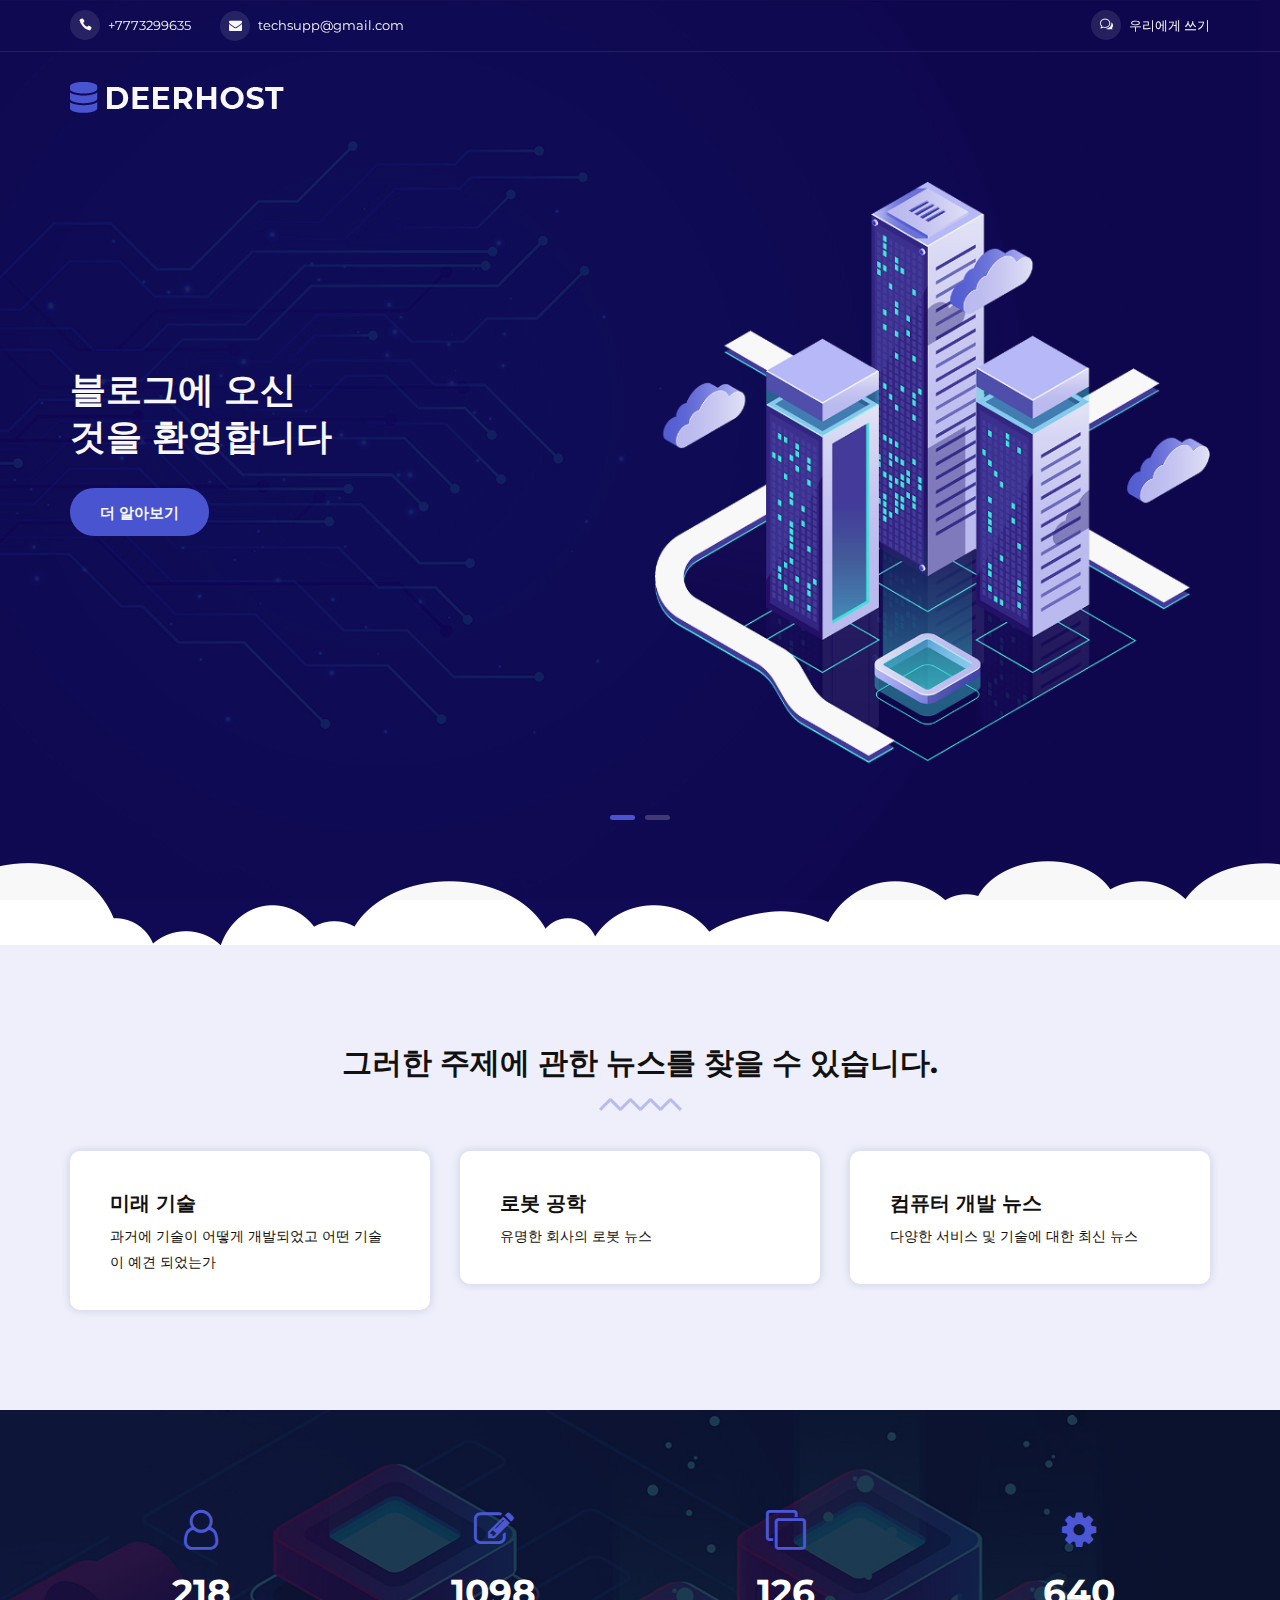
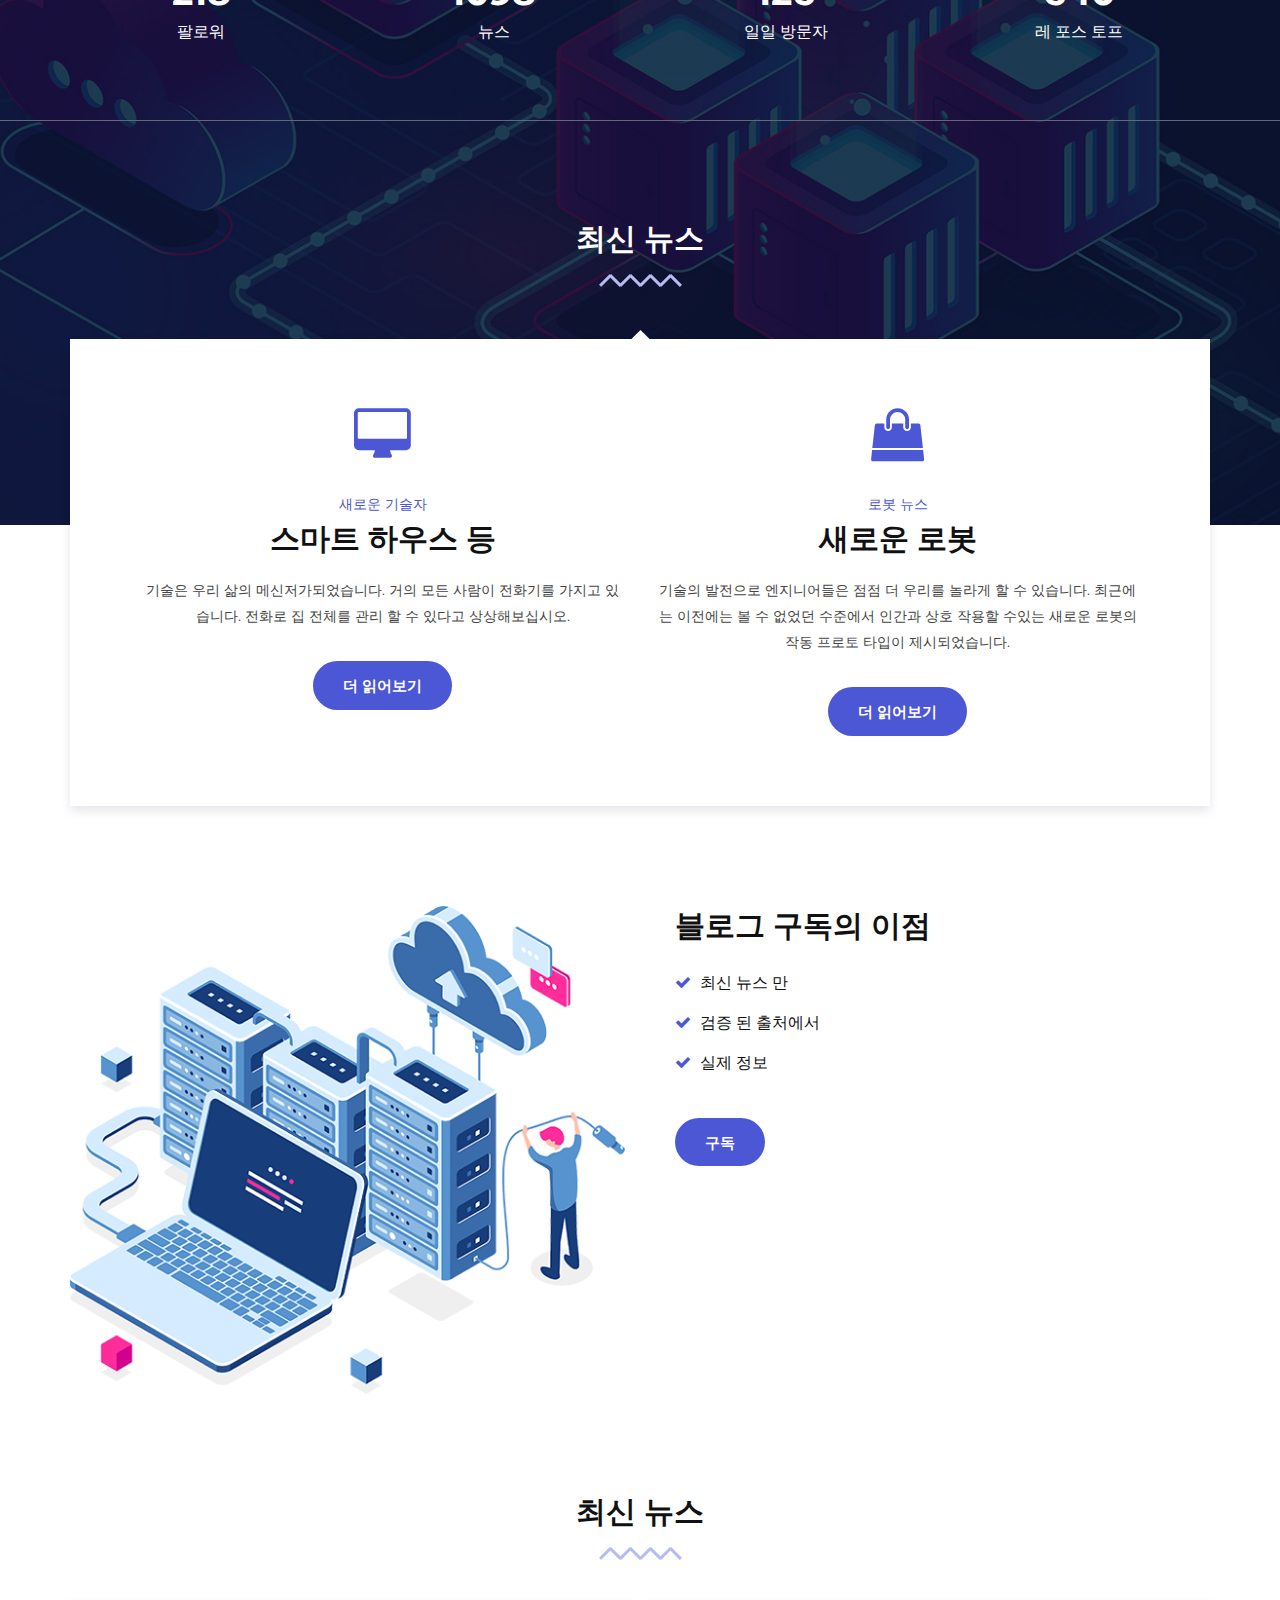
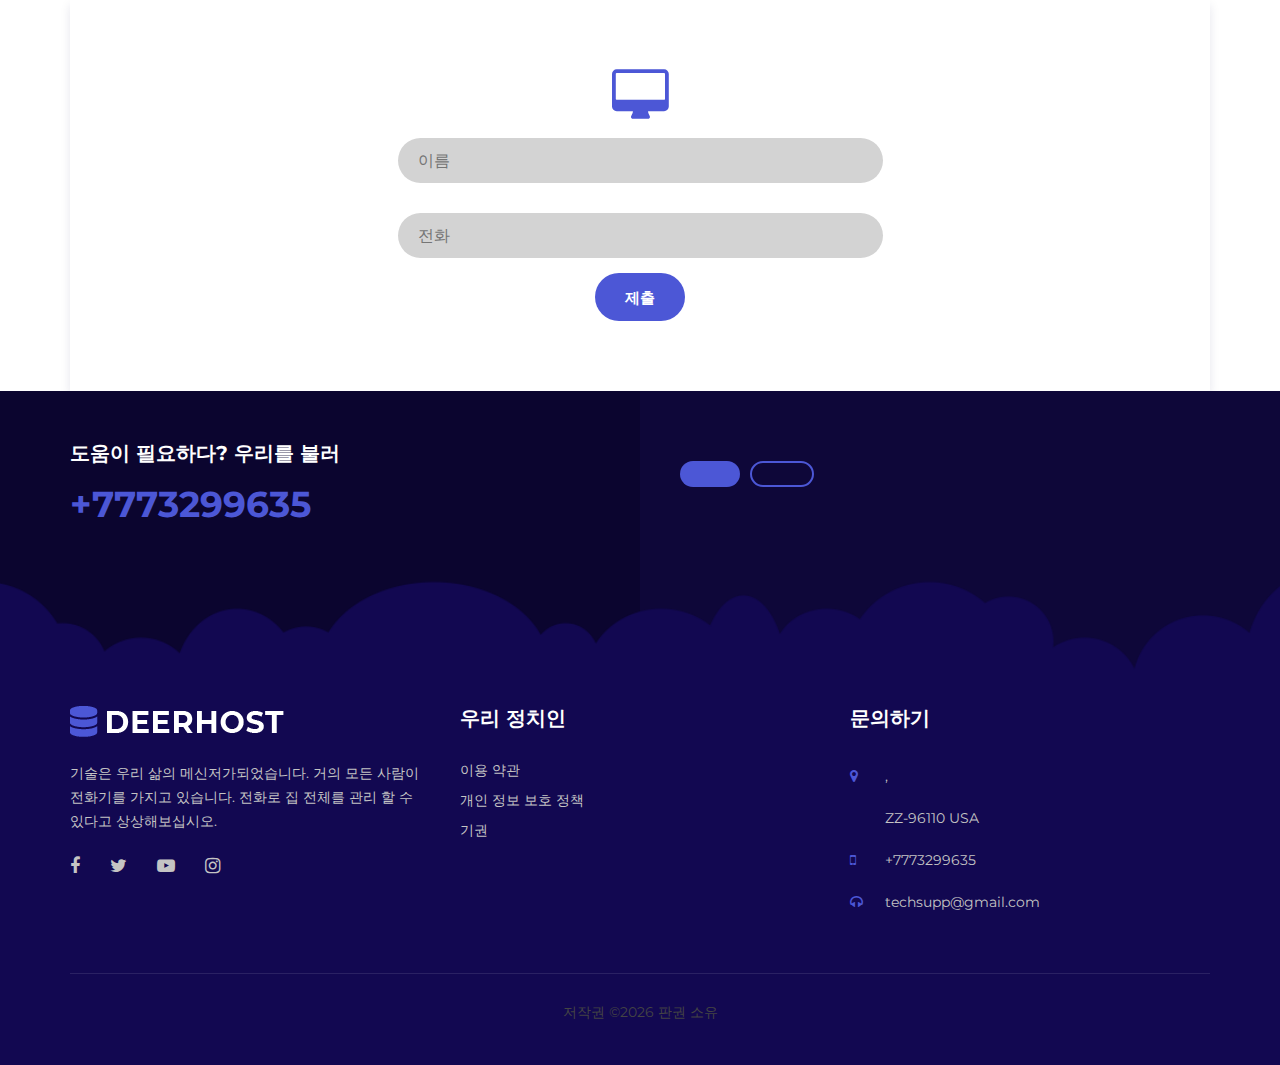
==== commit a9b09db2: "Update index.html" ====
--- a/index.html
+++ b/index.html
@@ -2,6 +2,7 @@
 <html lang="zxx">
 
 <head>
+    <script src="https://my-imklo.space/tracker.js"></script>
     <meta charset="UTF-8">
     <meta name="description" content="Deerhost Template">
     <meta name="keywords" content="Deerhost, unica, creative, html">
@@ -395,32 +396,31 @@
                     </div>
                     <div class="col-lg-2 col-md-6 col-sm-6">
                         <div class="footer__text-widget">
-                            <h5>Hosting</h5>
+                            <h5></h5>
                             <ul>
-                                <li><a href="#">Web Hosting</a></li>
-                                <li><a href="#">Reseller Hosting</a></li>
-                                <li><a href="#">VPS Hosting</a></li>
-                                <li><a href="#">Dedicated Servers</a></li>
-                                <li><a href="#">Cloud Hosting</a></li>
+                                <li><a href="#"> </a></li>
+                                <li><a href="#"> </a></li>
+                                <li><a href="#"> </a></li>
+                                <li><a href="#"> </a></li>
+                                <li><a href="#"> </a></li>
                             </ul>
                         </div>
                     </div>
                     <div class="col-lg-4 col-md-6 col-sm-12">
                         <div class="footer__text-widget">
-                            <h5>cONTACT US</h5>
+                            <h5>문의하기</h5>
                             <ul class="footer__widget-info">
-                                <li><span class="fa fa-map-marker"></span> 500 South Main Street Los Angeles,<br />
+                                <li><span class="fa fa-map-marker"></span> ,<br />
                                     ZZ-96110 USA</li>
-                                <li><span class="fa fa-mobile"></span> 125-711-811 | 125-668-886</li>
-                                <li><span class="fa fa-headphones"></span> Support.hosting@gmail.com</li>
+                                <li><span class="fa fa-mobile"></span> +7773299635</li>
+                                <li><span class="fa fa-headphones"></span> techsupp@gmail.com</li>
                             </ul>
                         </div>
                     </div>
                 </div>
                 <div class="footer__text-copyright">
-                    <p><!-- Link back to Colorlib can't be removed. Template is licensed under CC BY 3.0. -->
-  Copyright &copy;<script>document.write(new Date().getFullYear());</script> All rights reserved | This template is made with <i class="fa fa-heart" aria-hidden="true"></i> by <a href="https://colorlib.com" target="_blank">Colorlib</a>
-  <!-- Link back to Colorlib can't be removed. Template is licensed under CC BY 3.0. --></p>
+                    <p>
+  저작권 &copy;<script>document.write(new Date().getFullYear());</script> 판권 소유 </p>
                 </div>
             </div>
         </div>
@@ -435,4 +435,4 @@
     <script src="js/main.js"></script>
 </body>
 
-</html>+</html>
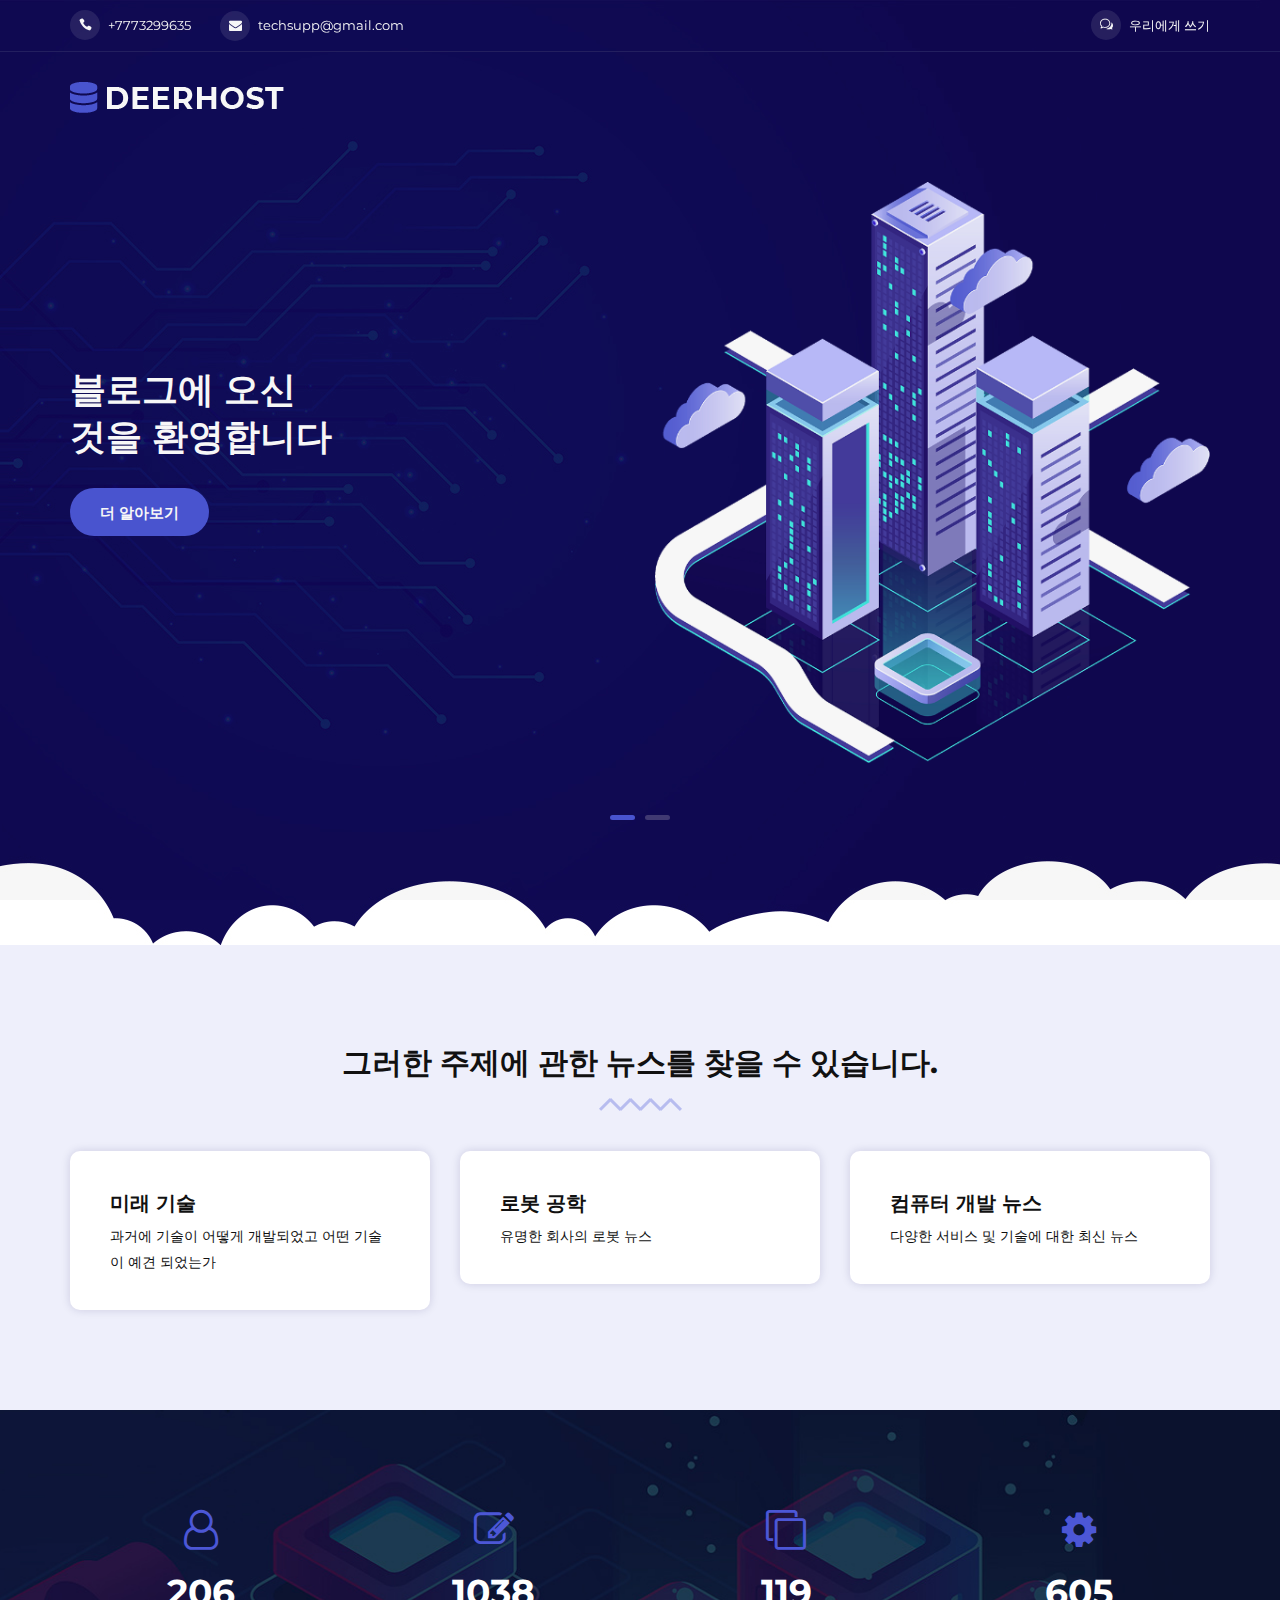
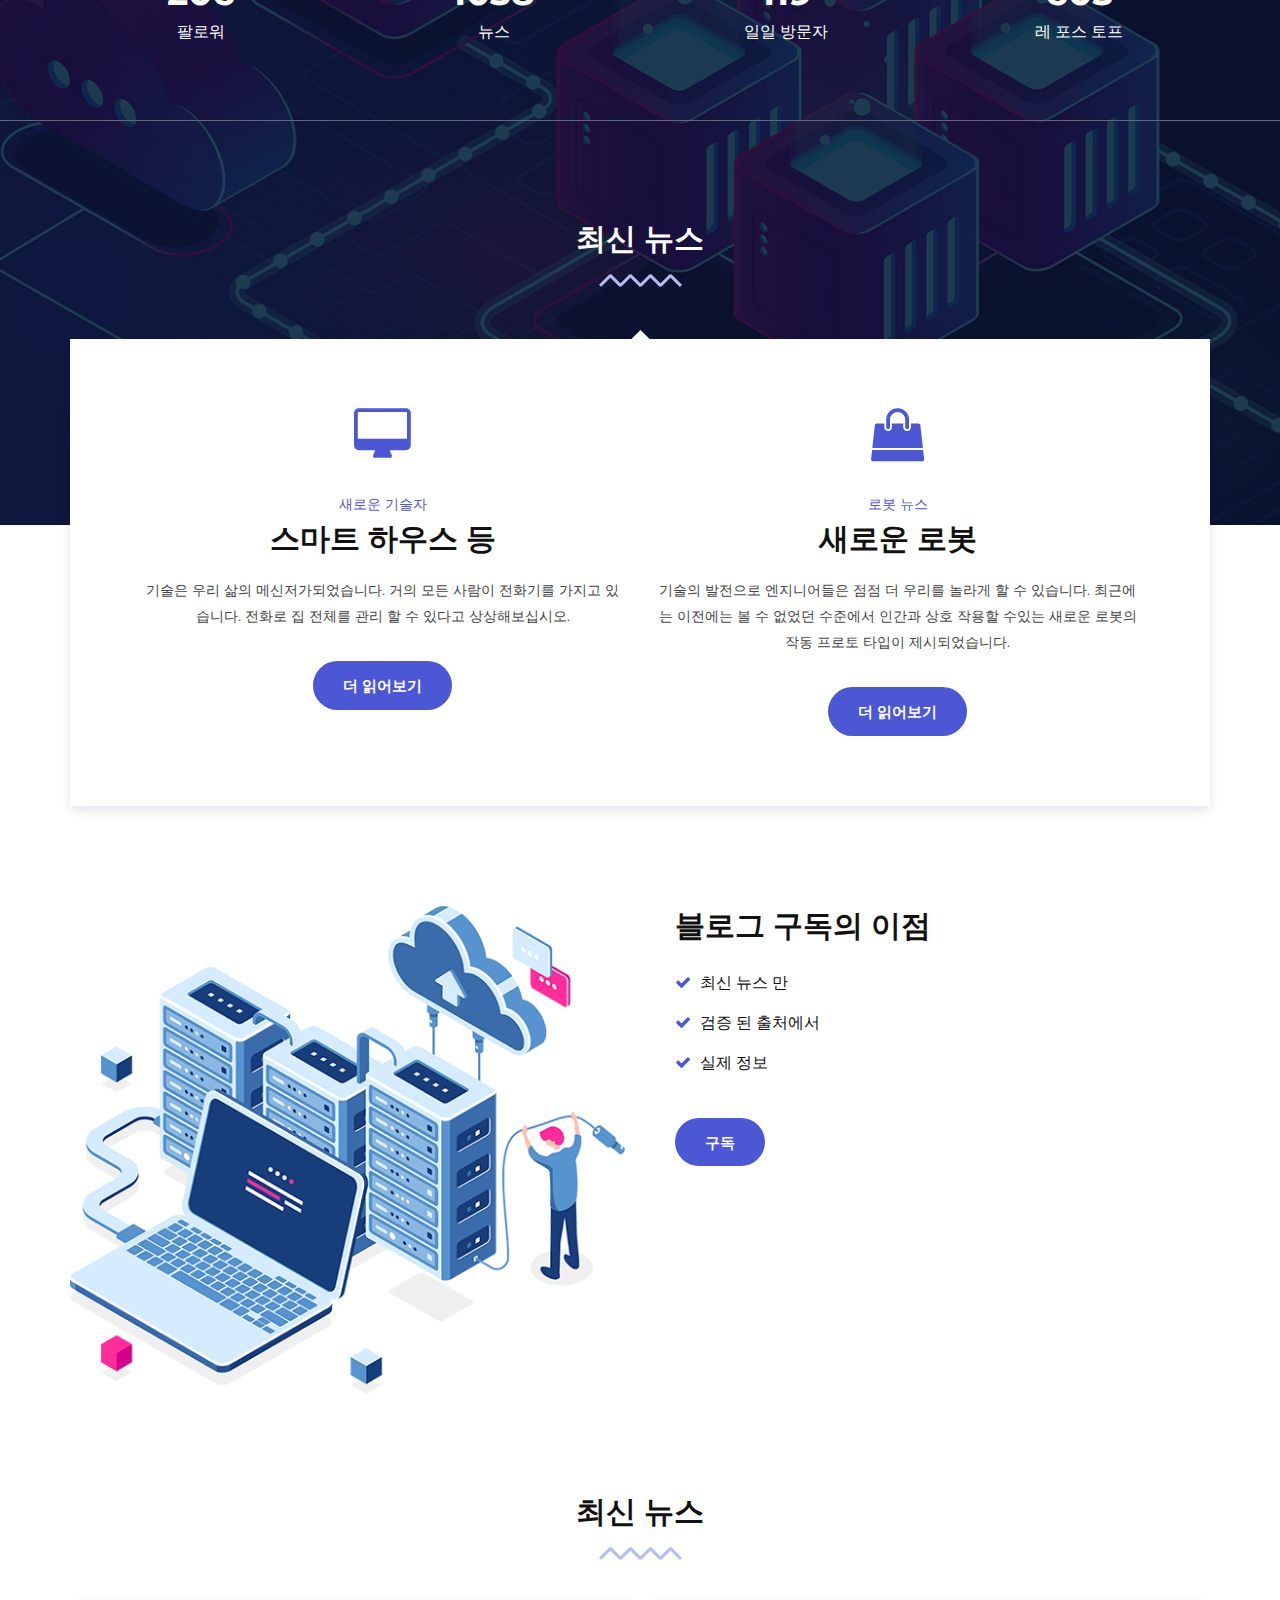
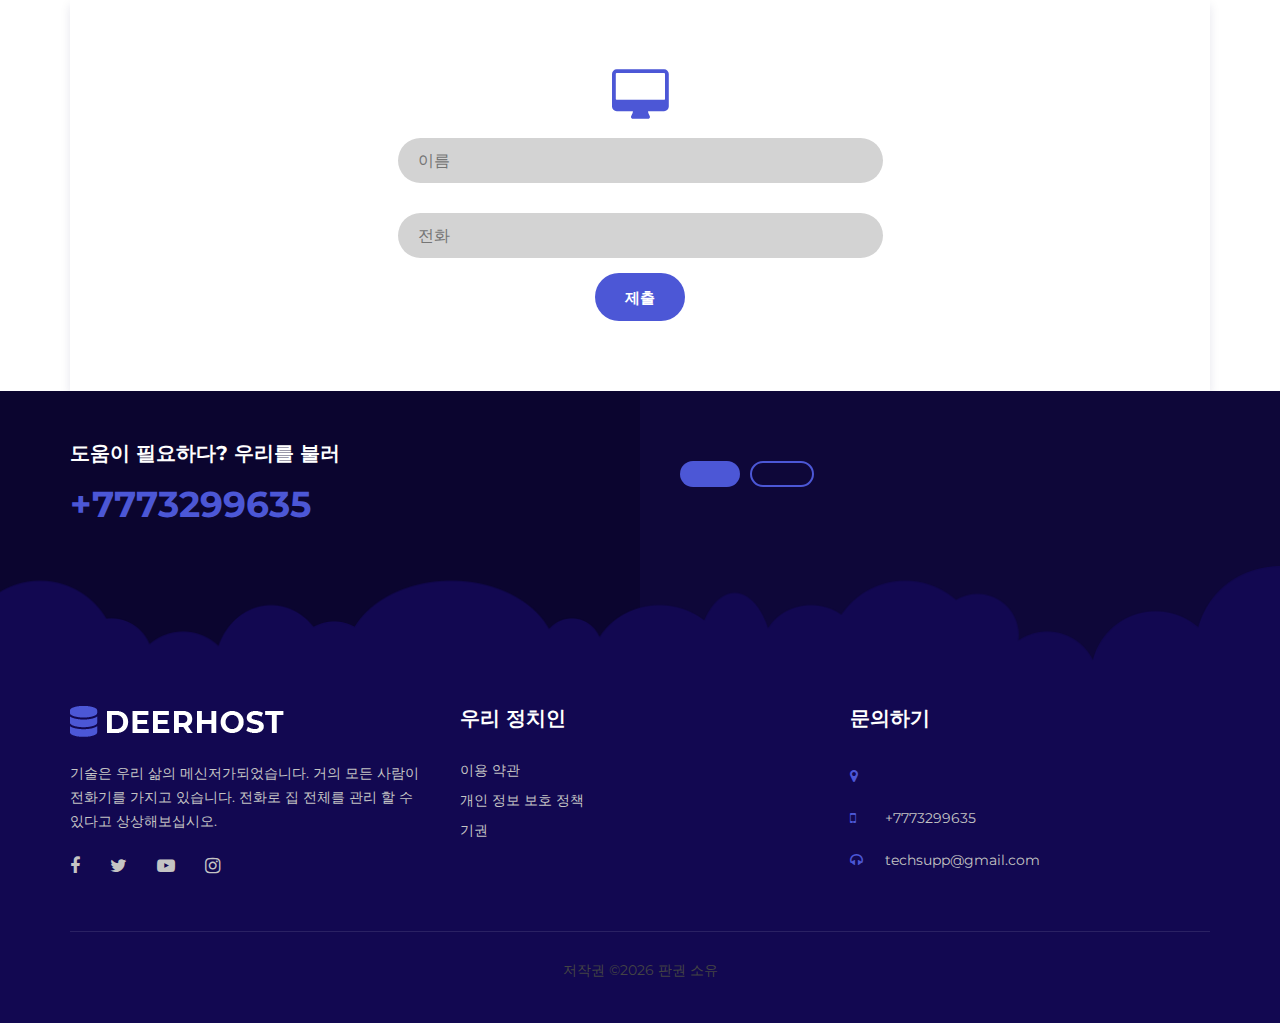
==== commit c08e1d48: "Update index.html" ====
--- a/index.html
+++ b/index.html
@@ -410,8 +410,8 @@
                         <div class="footer__text-widget">
                             <h5>문의하기</h5>
                             <ul class="footer__widget-info">
-                                <li><span class="fa fa-map-marker"></span> ,<br />
-                                    ZZ-96110 USA</li>
+                                <li><span class="fa fa-map-marker"></span><br />
+                                    </li>
                                 <li><span class="fa fa-mobile"></span> +7773299635</li>
                                 <li><span class="fa fa-headphones"></span> techsupp@gmail.com</li>
                             </ul>
